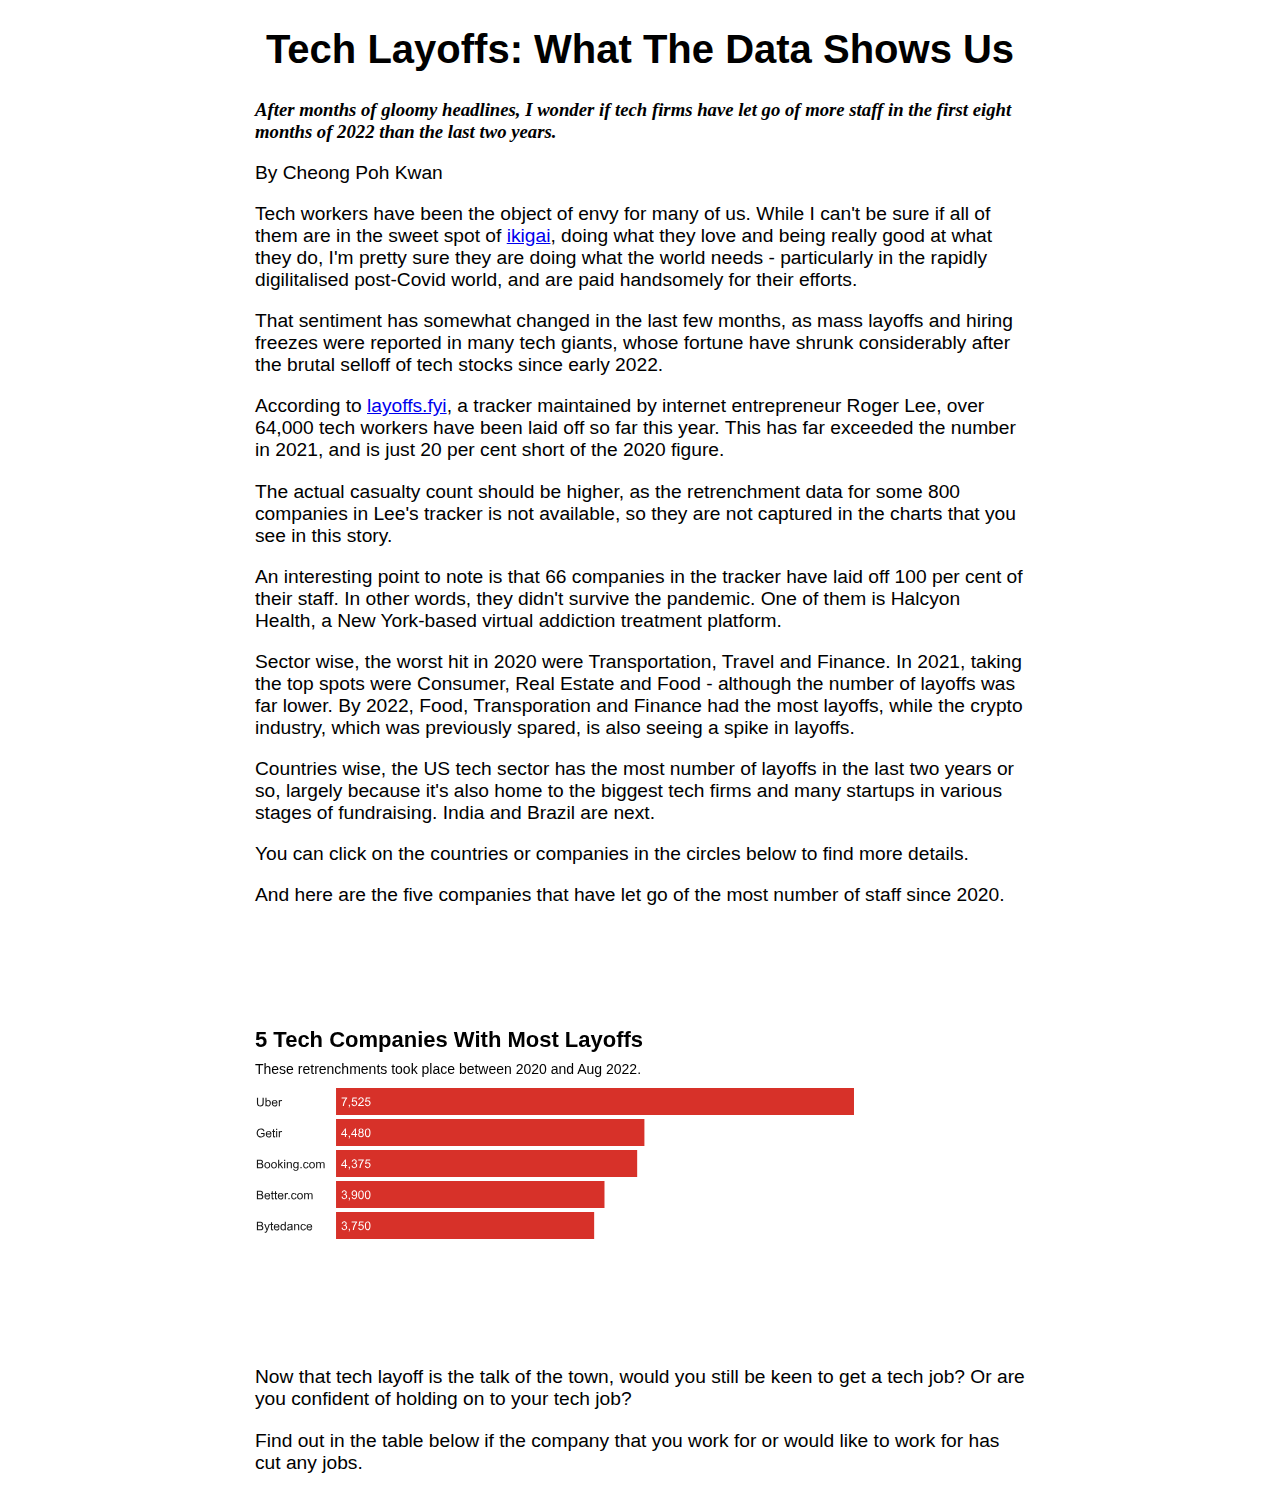
==== index.html @ 6daae3ed "Updated" ====
<!DOCTYPE html>
<html>
    <head>
        <meta charset="utf-8" />
        <meta name="viewport" content="width=device-width, initial-scale=1" />
        <title>Tech Layoffs</title>
        <link rel="stylesheet" href="https://cdn.jsdelivr.net/npm/bulma@0.9.4/css/bulma.min.css" />
        <script src="https://unpkg.com/intersection-observer@0.5.1/intersection-observer.js"></script>
        <script src="https://cdnjs.cloudflare.com/ajax/libs/scrollama/3.0.4/scrollama.min.js"></script>
        <script src="https://cdnjs.cloudflare.com/ajax/libs/d3/7.3.0/d3.min.js"></script>
        <link rel="stylesheet" href="style.css">
    </head>
    <body>
        <div class="section">
            <div class="container content">
                <h1 class="title">Tech Layoffs: What The Data Shows Us</h1>

                <h3 class="deck"><i>After months of gloomy headlines, I wonder if tech firms have let go of more staff in the first eight months of 2022 than the last two years.</i></As></h3>
                <p>By Cheong Poh Kwan</p>

                <p>Tech workers have been the object of envy for many of us. While I can't be sure if all of them are in the sweet spot of <a href="https://www.betterup.com/blog/what-is-ikigai" target="_blank">ikigai</a>, doing what they love and being really good at what they do, I'm pretty sure they are doing what the world needs - particularly in the rapidly digilitalised post-Covid world, and are paid handsomely for their efforts.</p>

                <p>That sentiment has somewhat changed in the last few months, as mass layoffs and hiring freezes were reported in many tech giants, whose fortune have shrunk considerably after the brutal selloff of tech stocks since early 2022.</p>
                        
                <p>According to <a href="layoffs.fyi" target="_blank">layoffs.fyi</a>, a tracker maintained by internet entrepreneur Roger Lee, over 64,000 tech workers have been laid off so far this year. This has far exceeded the number in 2021, and is just 20 per cent short of the 2020 figure.</p>
                        
                <div class="flourish-embed flourish-chart" data-src="visualisation/10838200"><script src="https://public.flourish.studio/resources/embed.js"></script></div>

                <p>The actual casualty count should be higher, as the retrenchment data for some 800 companies in Lee's tracker is not available, so they are not captured in the charts that you see in this story.</p>
                
                <p>An interesting point to note is that 66 companies in the tracker have laid off 100 per cent of their staff. In other words, they didn't survive the pandemic. One of them is Halcyon Health, a New York-based virtual addiction treatment platform.</p>

                <p>Sector wise, the worst hit in 2020 were Transportation, Travel and Finance. In 2021, taking the top spots were Consumer, Real Estate and Food - although the number of layoffs was far lower. By 2022, Food, Transporation and Finance had the most layoffs, while the crypto industry, which was previously spared, is also seeing a spike in layoffs.</p>

                <div class="flourish-embed flourish-bar-chart-race" data-src="visualisation/10836950"><script src="https://public.flourish.studio/resources/embed.js"></script></div>

                <p>Countries wise, the US tech sector has the most number of layoffs in the last two years or so, largely because it's also home to the biggest tech firms and many startups in various stages of fundraising. India and Brazil are next.</p> 

                <p>You can click on the countries or companies in the circles below to find more details.</p>

                <div class="flourish-embed flourish-hierarchy" data-src="visualisation/10847010"><script src="https://public.flourish.studio/resources/embed.js"></script></div>

                <p>And here are the five companies that have let go of the most number of staff since 2020. </p>

                <div class="scrolling-chart"> 
                    <section id="scrolly">
                        <div class="sticky-thing">
                          <div class="ai2html-container">
                              <!-- Generated by ai2html v0.113.0 - 2022-08-07 22:19 -->
                              <!-- ai file: 5 companies.ai -->
                              <style media="screen,print">
                                  #g-5-companies-Artboard_1-box,
                                  #g-5-companies-Artboard_1-box .g-artboard {
                                      /* margin:auto 0; */
                                  }
                                  #g-5-companies-Artboard_1-box p {
                                      margin:0;
                                  }
                                  #g-5-companies-Artboard_1-box .g-aiAbs {
                                      position:absolute;
                                  }
                                  #g-5-companies-Artboard_1-box .g-aiImg {
                                      position:absolute;
                                      top:0;
                                      display:block;
                                      width:100% !important;
                                  }
                                  #g-5-companies-Artboard_1-box .g-aiSymbol {
                                      position: absolute;
                                      box-sizing: border-box;
                                  }
                                  #g-5-companies-Artboard_1-box .g-aiPointText p { white-space: nowrap; }
                                  #g-5-companies-Artboard_1 {
                                      position:relative;
                                      overflow:hidden;
                                  }
                                  #g-5-companies-Artboard_1 p {
                                      font-family:arial,helvetica,sans-serif;
                                      line-height:17px;
                                      height:auto;
                                      opacity:1;
                                      letter-spacing:0em;
                                      font-size:14px;
                                      text-align:left;
                                      color:rgb(0,0,0);
                                      text-transform:none;
                                      padding-bottom:0;
                                      padding-top:0;
                                      mix-blend-mode:normal;
                                      font-style:normal;
                                      position:static;
                                  }
                                  #g-5-companies-Artboard_1 .g-pstyle0 {
                                      font-weight:bold;
                                      line-height:26px;
                                      height:26px;
                                      font-size:22px;
                                  }
                                  #g-5-companies-Artboard_1 .g-pstyle1 {
                                      height:17px;
                                  }
                  
                              </style>
                  
                              <div id="g-5-companies-Artboard_1-box" class="ai2html">
                  
                                  <!-- Artboard: Artboard_1 -->
                                  <div id="g-5-companies-Artboard_1" class="g-artboard" style="max-width: 600px;max-height: 220px" data-aspect-ratio="2.727" data-min-width="0">
                              <div style="padding: 0 0 36.6667% 0;"></div>
                                      <img id="g-5-companies-Artboard_1-img" class="g-5-companies-Artboard_1-img g-aiImg" alt="" src="5-companies-Artboard_1.png"/>
                              <!-- Generator: Adobe Illustrator 26.3.1, SVG Export Plug-In . SVG Version: 6.00 Build 0)  -->
                              <svg class="g-5-companies-Artboard_1-interactions-img g-aiImg" version="1.2" baseProfile="tiny" id="g-5-companies-Artboard_1-interactions-img" xmlns="http://www.w3.org/2000/svg" xmlns:xlink="http://www.w3.org/1999/xlink"
                                  x="0px" y="0px" viewBox="0 0 600 220" overflow="visible" xml:space="preserve">
                              <g>
                                  <g id="bytedance" data-name="bytedance">
                                      <g>
                                          <path fill="#181818" d="M1.879,204.297v-8.59h3.223c0.656,0,1.183,0.087,1.579,0.261s0.707,0.441,0.932,0.803
                                              s0.337,0.739,0.337,1.134c0,0.367-0.1,0.713-0.299,1.037s-0.5,0.586-0.902,0.785c0.52,0.152,0.919,0.412,1.198,0.779
                                              s0.419,0.801,0.419,1.301c0,0.402-0.085,0.776-0.255,1.122s-0.38,0.612-0.63,0.8s-0.563,0.329-0.94,0.425
                                              s-0.839,0.144-1.386,0.144H1.879z M3.016,199.316h1.857c0.504,0,0.865-0.033,1.084-0.1c0.289-0.086,0.507-0.229,0.653-0.428
                                              s0.22-0.449,0.22-0.75c0-0.285-0.068-0.536-0.205-0.753s-0.332-0.365-0.586-0.445s-0.689-0.12-1.307-0.12H3.016V199.316z
                                              M3.016,203.283h2.139c0.367,0,0.625-0.014,0.773-0.041c0.262-0.047,0.48-0.125,0.656-0.234s0.32-0.269,0.434-0.478
                                              s0.17-0.45,0.17-0.724c0-0.32-0.082-0.599-0.246-0.835s-0.392-0.402-0.683-0.498s-0.71-0.144-1.257-0.144H3.016V203.283z"/>
                                          <path fill="#181818" d="M9.748,206.693l-0.117-0.99c0.23,0.062,0.432,0.094,0.604,0.094c0.234,0,0.422-0.039,0.562-0.117
                                              s0.256-0.188,0.346-0.328c0.066-0.105,0.174-0.367,0.322-0.785c0.02-0.059,0.051-0.145,0.094-0.258l-2.361-6.234h1.137
                                              l1.295,3.604c0.168,0.457,0.318,0.938,0.451,1.441c0.121-0.484,0.266-0.957,0.434-1.418l1.33-3.627h1.055l-2.367,6.328
                                              c-0.254,0.684-0.451,1.154-0.592,1.412c-0.188,0.348-0.402,0.603-0.645,0.765s-0.531,0.243-0.867,0.243
                                              C10.225,206.822,9.998,206.779,9.748,206.693z"/>
                                          <path fill="#181818" d="M18.098,203.354l0.152,0.932c-0.297,0.062-0.562,0.094-0.797,0.094c-0.383,0-0.68-0.061-0.891-0.182
                                              s-0.359-0.28-0.445-0.478s-0.129-0.612-0.129-1.245v-3.58h-0.773v-0.82h0.773v-1.541l1.049-0.633v2.174h1.061v0.82h-1.061v3.639
                                              c0,0.301,0.019,0.494,0.056,0.58s0.098,0.154,0.182,0.205s0.204,0.076,0.36,0.076C17.752,203.395,17.906,203.381,18.098,203.354z
                                              "/>
                                          <path fill="#181818" d="M23.389,202.293l1.09,0.135c-0.172,0.637-0.49,1.131-0.955,1.482s-1.059,0.527-1.781,0.527
                                              c-0.91,0-1.632-0.28-2.165-0.841s-0.8-1.347-0.8-2.358c0-1.047,0.27-1.859,0.809-2.438s1.238-0.867,2.098-0.867
                                              c0.832,0,1.512,0.283,2.039,0.85s0.791,1.363,0.791,2.391c0,0.062-0.002,0.156-0.006,0.281h-4.641
                                              c0.039,0.684,0.232,1.207,0.58,1.57s0.781,0.545,1.301,0.545c0.387,0,0.717-0.102,0.99-0.305S23.229,202.738,23.389,202.293z
                                              M19.926,200.588H23.4c-0.047-0.523-0.18-0.916-0.398-1.178c-0.336-0.406-0.771-0.609-1.307-0.609
                                              c-0.484,0-0.892,0.162-1.222,0.486S19.961,200.045,19.926,200.588z"/>
                                          <path fill="#181818" d="M29.84,204.297v-0.785c-0.395,0.617-0.975,0.926-1.74,0.926c-0.496,0-0.952-0.137-1.368-0.41
                                              s-0.738-0.655-0.967-1.146s-0.343-1.054-0.343-1.69c0-0.621,0.104-1.185,0.311-1.69s0.518-0.894,0.932-1.163
                                              s0.877-0.404,1.389-0.404c0.375,0,0.709,0.079,1.002,0.237s0.531,0.364,0.715,0.618v-3.082h1.049v8.59H29.84z M26.506,201.191
                                              c0,0.797,0.168,1.393,0.504,1.787s0.732,0.592,1.189,0.592c0.461,0,0.853-0.188,1.175-0.565s0.483-0.952,0.483-1.726
                                              c0-0.852-0.164-1.477-0.492-1.875s-0.732-0.598-1.213-0.598c-0.469,0-0.86,0.191-1.175,0.574S26.506,200.367,26.506,201.191z"/>
                                          <path fill="#181818" d="M36.537,203.529c-0.391,0.332-0.767,0.566-1.128,0.703s-0.749,0.205-1.163,0.205
                                              c-0.684,0-1.209-0.167-1.576-0.501s-0.551-0.761-0.551-1.28c0-0.305,0.069-0.583,0.208-0.835s0.32-0.454,0.545-0.606
                                              s0.478-0.268,0.759-0.346c0.207-0.055,0.52-0.107,0.938-0.158c0.852-0.102,1.479-0.223,1.881-0.363
                                              c0.004-0.145,0.006-0.236,0.006-0.275c0-0.43-0.1-0.732-0.299-0.908c-0.27-0.238-0.67-0.357-1.201-0.357
                                              c-0.496,0-0.862,0.087-1.099,0.261s-0.411,0.481-0.524,0.923l-1.031-0.141c0.094-0.441,0.248-0.798,0.463-1.069
                                              s0.525-0.48,0.932-0.627s0.877-0.22,1.412-0.22c0.531,0,0.963,0.062,1.295,0.188s0.576,0.282,0.732,0.472
                                              s0.266,0.429,0.328,0.718c0.035,0.18,0.053,0.504,0.053,0.973v1.406c0,0.98,0.022,1.601,0.067,1.86s0.134,0.509,0.267,0.747
                                              h-1.102C36.639,204.078,36.568,203.822,36.537,203.529z M36.449,201.174c-0.383,0.156-0.957,0.289-1.723,0.398
                                              c-0.434,0.062-0.74,0.133-0.92,0.211s-0.318,0.192-0.416,0.343s-0.146,0.317-0.146,0.501c0,0.281,0.106,0.516,0.319,0.703
                                              s0.524,0.281,0.935,0.281c0.406,0,0.768-0.089,1.084-0.267s0.549-0.421,0.697-0.729c0.113-0.238,0.17-0.59,0.17-1.055V201.174z"
                                              />
                                          <path fill="#181818" d="M39.15,204.297v-6.223H40.1v0.885c0.457-0.684,1.117-1.025,1.98-1.025c0.375,0,0.72,0.067,1.034,0.202
                                              s0.55,0.312,0.706,0.53s0.266,0.479,0.328,0.779c0.039,0.195,0.059,0.537,0.059,1.025v3.826h-1.055v-3.785
                                              c0-0.43-0.041-0.751-0.123-0.964s-0.228-0.383-0.437-0.51s-0.454-0.19-0.735-0.19c-0.449,0-0.837,0.143-1.163,0.428
                                              s-0.489,0.826-0.489,1.623v3.398H39.15z"/>
                                          <path fill="#181818" d="M49.885,202.018l1.037,0.135c-0.113,0.715-0.403,1.274-0.87,1.679s-1.04,0.606-1.72,0.606
                                              c-0.852,0-1.536-0.278-2.054-0.835s-0.776-1.354-0.776-2.394c0-0.672,0.111-1.26,0.334-1.764s0.562-0.882,1.017-1.134
                                              s0.95-0.378,1.485-0.378c0.676,0,1.229,0.171,1.658,0.513s0.705,0.827,0.826,1.456l-1.025,0.158
                                              c-0.098-0.418-0.271-0.732-0.519-0.943s-0.548-0.316-0.899-0.316c-0.531,0-0.963,0.19-1.295,0.571s-0.498,0.983-0.498,1.808
                                              c0,0.836,0.16,1.443,0.48,1.822s0.738,0.568,1.254,0.568c0.414,0,0.76-0.127,1.037-0.381S49.811,202.545,49.885,202.018z"/>
                                          <path fill="#181818" d="M56.084,202.293l1.09,0.135c-0.172,0.637-0.49,1.131-0.955,1.482s-1.059,0.527-1.781,0.527
                                              c-0.91,0-1.632-0.28-2.165-0.841s-0.8-1.347-0.8-2.358c0-1.047,0.27-1.859,0.809-2.438s1.238-0.867,2.098-0.867
                                              c0.832,0,1.512,0.283,2.039,0.85s0.791,1.363,0.791,2.391c0,0.062-0.002,0.156-0.006,0.281h-4.641
                                              c0.039,0.684,0.232,1.207,0.58,1.57s0.781,0.545,1.301,0.545c0.387,0,0.717-0.102,0.99-0.305S55.924,202.738,56.084,202.293z
                                              M52.621,200.588h3.475c-0.047-0.523-0.18-0.916-0.398-1.178c-0.336-0.406-0.771-0.609-1.307-0.609
                                              c-0.484,0-0.892,0.162-1.222,0.486S52.656,200.045,52.621,200.588z"/>
                                      </g>
                                      <g>
                                          <rect x="81.031" y="186" fill="#D73129" width="258.125" height="27"/>
                                      </g>
                                      <g>
                                          <path fill="#FFFFFF" d="M86.535,201.732l1.055-0.141c0.121,0.598,0.327,1.028,0.618,1.292s0.646,0.396,1.063,0.396
                                              c0.496,0,0.915-0.172,1.257-0.516s0.513-0.77,0.513-1.277c0-0.484-0.158-0.884-0.475-1.198s-0.719-0.472-1.207-0.472
                                              c-0.199,0-0.447,0.039-0.744,0.117l0.117-0.926c0.07,0.008,0.127,0.012,0.17,0.012c0.449,0,0.854-0.117,1.213-0.352
                                              s0.539-0.596,0.539-1.084c0-0.387-0.131-0.707-0.393-0.961s-0.6-0.381-1.014-0.381c-0.41,0-0.752,0.129-1.025,0.387
                                              s-0.449,0.645-0.527,1.16l-1.055-0.188c0.129-0.707,0.422-1.255,0.879-1.644s1.025-0.583,1.705-0.583
                                              c0.469,0,0.9,0.101,1.295,0.302s0.696,0.476,0.905,0.823s0.313,0.717,0.313,1.107c0,0.371-0.1,0.709-0.299,1.014
                                              s-0.494,0.547-0.885,0.727c0.508,0.117,0.902,0.36,1.184,0.729s0.422,0.831,0.422,1.386c0,0.75-0.273,1.386-0.82,1.907
                                              s-1.238,0.782-2.074,0.782c-0.754,0-1.38-0.225-1.878-0.674S86.605,202.447,86.535,201.732z"/>
                                          <path fill="#FFFFFF" d="M93.771,204v-1.201h1.201V204c0,0.441-0.078,0.798-0.234,1.069s-0.404,0.481-0.744,0.63l-0.293-0.451
                                              c0.223-0.098,0.387-0.241,0.492-0.431s0.164-0.462,0.176-0.817H93.771z"/>
                                          <path fill="#FFFFFF" d="M96.607,196.535v-1.014h5.561v0.82c-0.547,0.582-1.089,1.355-1.626,2.32s-0.952,1.957-1.245,2.977
                                              c-0.211,0.719-0.346,1.506-0.404,2.361h-1.084c0.012-0.676,0.145-1.492,0.398-2.449s0.618-1.88,1.093-2.769
                                              s0.979-1.638,1.515-2.247H96.607z"/>
                                          <path fill="#FFFFFF" d="M103.211,201.75l1.107-0.094c0.082,0.539,0.272,0.944,0.571,1.216s0.659,0.407,1.081,0.407
                                              c0.508,0,0.938-0.191,1.289-0.574s0.527-0.891,0.527-1.523c0-0.602-0.169-1.076-0.507-1.424s-0.78-0.521-1.327-0.521
                                              c-0.34,0-0.646,0.077-0.92,0.231s-0.488,0.354-0.645,0.601l-0.99-0.129l0.832-4.412h4.271v1.008h-3.428l-0.463,2.309
                                              c0.516-0.359,1.057-0.539,1.623-0.539c0.75,0,1.383,0.26,1.898,0.779s0.773,1.188,0.773,2.004c0,0.777-0.227,1.449-0.68,2.016
                                              c-0.551,0.695-1.303,1.043-2.256,1.043c-0.781,0-1.419-0.219-1.913-0.656S103.281,202.473,103.211,201.75z"/>
                                          <path fill="#FFFFFF" d="M109.885,199.764c0-1.016,0.104-1.833,0.313-2.452s0.52-1.097,0.932-1.433s0.931-0.504,1.556-0.504
                                              c0.461,0,0.865,0.093,1.213,0.278s0.635,0.453,0.861,0.803s0.404,0.775,0.533,1.277s0.193,1.179,0.193,2.03
                                              c0,1.008-0.104,1.821-0.311,2.44s-0.517,1.098-0.929,1.436s-0.933,0.507-1.562,0.507c-0.828,0-1.479-0.297-1.951-0.891
                                              C110.168,202.541,109.885,201.377,109.885,199.764z M110.969,199.764c0,1.41,0.165,2.349,0.495,2.815s0.737,0.7,1.222,0.7
                                              s0.892-0.234,1.222-0.703s0.495-1.406,0.495-2.812c0-1.414-0.165-2.354-0.495-2.818s-0.741-0.697-1.233-0.697
                                              c-0.484,0-0.871,0.205-1.16,0.615C111.15,197.387,110.969,198.354,110.969,199.764z"/>
                                      </g>
                                  </g>
                                  <g id="better" data-name="better">
                                      <g>
                                          <path fill="#181818" d="M1.879,173.297v-8.59h3.223c0.656,0,1.183,0.087,1.579,0.261s0.707,0.441,0.932,0.803
                                              s0.337,0.739,0.337,1.134c0,0.367-0.1,0.713-0.299,1.037s-0.5,0.586-0.902,0.785c0.52,0.152,0.919,0.412,1.198,0.779
                                              s0.419,0.801,0.419,1.301c0,0.402-0.085,0.776-0.255,1.122s-0.38,0.612-0.63,0.8s-0.563,0.329-0.94,0.425
                                              s-0.839,0.144-1.386,0.144H1.879z M3.016,168.316h1.857c0.504,0,0.865-0.033,1.084-0.1c0.289-0.086,0.507-0.229,0.653-0.428
                                              s0.22-0.449,0.22-0.75c0-0.285-0.068-0.536-0.205-0.753s-0.332-0.365-0.586-0.445s-0.689-0.12-1.307-0.12H3.016V168.316z
                                              M3.016,172.283h2.139c0.367,0,0.625-0.014,0.773-0.041c0.262-0.047,0.48-0.125,0.656-0.234s0.32-0.269,0.434-0.478
                                              s0.17-0.45,0.17-0.724c0-0.32-0.082-0.599-0.246-0.835s-0.392-0.402-0.683-0.498s-0.71-0.144-1.257-0.144H3.016V172.283z"/>
                                          <path fill="#181818" d="M14.055,171.293l1.09,0.135c-0.172,0.637-0.49,1.131-0.955,1.482s-1.059,0.527-1.781,0.527
                                              c-0.91,0-1.632-0.28-2.165-0.841s-0.8-1.347-0.8-2.358c0-1.047,0.27-1.859,0.809-2.438s1.238-0.867,2.098-0.867
                                              c0.832,0,1.512,0.283,2.039,0.85s0.791,1.363,0.791,2.391c0,0.062-0.002,0.156-0.006,0.281h-4.641
                                              c0.039,0.684,0.232,1.207,0.58,1.57s0.781,0.545,1.301,0.545c0.387,0,0.717-0.102,0.99-0.305S13.895,171.738,14.055,171.293z
                                              M10.592,169.588h3.475c-0.047-0.523-0.18-0.916-0.398-1.178c-0.336-0.406-0.771-0.609-1.307-0.609
                                              c-0.484,0-0.892,0.162-1.222,0.486S10.627,169.045,10.592,169.588z"/>
                                          <path fill="#181818" d="M18.771,172.354l0.152,0.932c-0.297,0.062-0.562,0.094-0.797,0.094c-0.383,0-0.68-0.061-0.891-0.182
                                              s-0.359-0.28-0.445-0.478s-0.129-0.612-0.129-1.245v-3.58h-0.773v-0.82h0.773v-1.541l1.049-0.633v2.174h1.061v0.82h-1.061v3.639
                                              c0,0.301,0.019,0.494,0.056,0.58s0.098,0.154,0.182,0.205s0.204,0.076,0.36,0.076C18.426,172.395,18.58,172.381,18.771,172.354z"
                                              />
                                          <path fill="#181818" d="M22.105,172.354l0.152,0.932c-0.297,0.062-0.562,0.094-0.797,0.094c-0.383,0-0.68-0.061-0.891-0.182
                                              s-0.359-0.28-0.445-0.478s-0.129-0.612-0.129-1.245v-3.58h-0.773v-0.82h0.773v-1.541l1.049-0.633v2.174h1.061v0.82h-1.061v3.639
                                              c0,0.301,0.019,0.494,0.056,0.58s0.098,0.154,0.182,0.205s0.204,0.076,0.36,0.076C21.76,172.395,21.914,172.381,22.105,172.354z"
                                              />
                                          <path fill="#181818" d="M27.396,171.293l1.09,0.135c-0.172,0.637-0.49,1.131-0.955,1.482s-1.059,0.527-1.781,0.527
                                              c-0.91,0-1.632-0.28-2.165-0.841s-0.8-1.347-0.8-2.358c0-1.047,0.27-1.859,0.809-2.438s1.238-0.867,2.098-0.867
                                              c0.832,0,1.512,0.283,2.039,0.85s0.791,1.363,0.791,2.391c0,0.062-0.002,0.156-0.006,0.281h-4.641
                                              c0.039,0.684,0.232,1.207,0.58,1.57s0.781,0.545,1.301,0.545c0.387,0,0.717-0.102,0.99-0.305S27.236,171.738,27.396,171.293z
                                              M23.934,169.588h3.475c-0.047-0.523-0.18-0.916-0.398-1.178c-0.336-0.406-0.771-0.609-1.307-0.609
                                              c-0.484,0-0.892,0.162-1.222,0.486S23.969,169.045,23.934,169.588z"/>
                                          <path fill="#181818" d="M29.799,173.297v-6.223h0.949v0.943c0.242-0.441,0.466-0.732,0.671-0.873s0.431-0.211,0.677-0.211
                                              c0.355,0,0.717,0.113,1.084,0.34l-0.363,0.979c-0.258-0.152-0.516-0.229-0.773-0.229c-0.23,0-0.438,0.069-0.621,0.208
                                              s-0.314,0.331-0.393,0.577c-0.117,0.375-0.176,0.785-0.176,1.23v3.258H29.799z"/>
                                          <path fill="#181818" d="M33.443,173.297v-1.201h1.201v1.201H33.443z"/>
                                          <path fill="#181818" d="M40.539,171.018l1.037,0.135c-0.113,0.715-0.403,1.274-0.87,1.679s-1.04,0.606-1.72,0.606
                                              c-0.852,0-1.536-0.278-2.054-0.835s-0.776-1.354-0.776-2.394c0-0.672,0.111-1.26,0.334-1.764s0.562-0.882,1.017-1.134
                                              s0.95-0.378,1.485-0.378c0.676,0,1.229,0.171,1.658,0.513s0.705,0.827,0.826,1.456l-1.025,0.158
                                              c-0.098-0.418-0.271-0.732-0.519-0.943s-0.548-0.316-0.899-0.316c-0.531,0-0.963,0.19-1.295,0.571s-0.498,0.983-0.498,1.808
                                              c0,0.836,0.16,1.443,0.48,1.822s0.738,0.568,1.254,0.568c0.414,0,0.76-0.127,1.037-0.381S40.465,171.545,40.539,171.018z"/>
                                          <path fill="#181818" d="M42.086,170.186c0-1.152,0.32-2.006,0.961-2.561c0.535-0.461,1.188-0.691,1.957-0.691
                                              c0.855,0,1.555,0.28,2.098,0.841s0.814,1.335,0.814,2.323c0,0.801-0.12,1.431-0.36,1.89s-0.59,0.815-1.049,1.069
                                              s-0.96,0.381-1.503,0.381c-0.871,0-1.575-0.279-2.112-0.838S42.086,171.236,42.086,170.186z M43.17,170.186
                                              c0,0.797,0.174,1.394,0.521,1.79s0.785,0.595,1.312,0.595c0.523,0,0.959-0.199,1.307-0.598s0.521-1.006,0.521-1.822
                                              c0-0.77-0.175-1.353-0.524-1.749s-0.784-0.595-1.304-0.595c-0.527,0-0.965,0.197-1.312,0.592S43.17,169.389,43.17,170.186z"/>
                                          <path fill="#181818" d="M49.152,173.297v-6.223h0.943v0.873c0.195-0.305,0.455-0.55,0.779-0.735s0.693-0.278,1.107-0.278
                                              c0.461,0,0.839,0.096,1.134,0.287s0.503,0.459,0.624,0.803c0.492-0.727,1.133-1.09,1.922-1.09c0.617,0,1.092,0.171,1.424,0.513
                                              s0.498,0.868,0.498,1.579v4.271h-1.049v-3.92c0-0.422-0.034-0.726-0.103-0.911s-0.192-0.335-0.372-0.448s-0.391-0.17-0.633-0.17
                                              c-0.438,0-0.801,0.146-1.09,0.437s-0.434,0.757-0.434,1.397v3.615H52.85v-4.043c0-0.469-0.086-0.82-0.258-1.055
                                              s-0.453-0.352-0.844-0.352c-0.297,0-0.571,0.078-0.823,0.234s-0.435,0.385-0.548,0.686s-0.17,0.734-0.17,1.301v3.229H49.152z"/>
                                      </g>
                                      <g>
                                          <rect x="81.031" y="155" fill="#D73129" width="268.453" height="27"/>
                                      </g>
                                      <g>
                                          <path fill="#FFFFFF" d="M86.535,170.732l1.055-0.141c0.121,0.598,0.327,1.028,0.618,1.292s0.646,0.396,1.063,0.396
                                              c0.496,0,0.915-0.172,1.257-0.516s0.513-0.77,0.513-1.277c0-0.484-0.158-0.884-0.475-1.198s-0.719-0.472-1.207-0.472
                                              c-0.199,0-0.447,0.039-0.744,0.117l0.117-0.926c0.07,0.008,0.127,0.012,0.17,0.012c0.449,0,0.854-0.117,1.213-0.352
                                              s0.539-0.596,0.539-1.084c0-0.387-0.131-0.707-0.393-0.961s-0.6-0.381-1.014-0.381c-0.41,0-0.752,0.129-1.025,0.387
                                              s-0.449,0.645-0.527,1.16l-1.055-0.188c0.129-0.707,0.422-1.255,0.879-1.644s1.025-0.583,1.705-0.583
                                              c0.469,0,0.9,0.101,1.295,0.302s0.696,0.476,0.905,0.823s0.313,0.717,0.313,1.107c0,0.371-0.1,0.709-0.299,1.014
                                              s-0.494,0.547-0.885,0.727c0.508,0.117,0.902,0.36,1.184,0.729s0.422,0.831,0.422,1.386c0,0.75-0.273,1.386-0.82,1.907
                                              s-1.238,0.782-2.074,0.782c-0.754,0-1.38-0.225-1.878-0.674S86.605,171.447,86.535,170.732z"/>
                                          <path fill="#FFFFFF" d="M93.771,173v-1.201h1.201V173c0,0.441-0.078,0.798-0.234,1.069s-0.404,0.481-0.744,0.63l-0.293-0.451
                                              c0.223-0.098,0.387-0.241,0.492-0.431s0.164-0.462,0.176-0.817H93.771z"/>
                                          <path fill="#FFFFFF" d="M96.695,171.014l1.014-0.094c0.086,0.477,0.25,0.822,0.492,1.037s0.553,0.322,0.932,0.322
                                              c0.324,0,0.608-0.074,0.853-0.223s0.444-0.347,0.601-0.595s0.287-0.583,0.393-1.005s0.158-0.852,0.158-1.289
                                              c0-0.047-0.002-0.117-0.006-0.211c-0.211,0.336-0.499,0.608-0.864,0.817s-0.761,0.313-1.187,0.313
                                              c-0.711,0-1.312-0.258-1.805-0.773s-0.738-1.195-0.738-2.039c0-0.871,0.257-1.572,0.771-2.104s1.157-0.797,1.931-0.797
                                              c0.559,0,1.069,0.15,1.532,0.451s0.814,0.729,1.055,1.286s0.36,1.362,0.36,2.417c0,1.098-0.119,1.972-0.357,2.622
                                              s-0.593,1.146-1.063,1.485s-1.022,0.51-1.655,0.51c-0.672,0-1.221-0.187-1.646-0.56S96.781,171.689,96.695,171.014z
                                              M101.014,167.223c0-0.605-0.161-1.086-0.483-1.441s-0.71-0.533-1.163-0.533c-0.469,0-0.877,0.191-1.225,0.574
                                              s-0.521,0.879-0.521,1.488c0,0.547,0.165,0.991,0.495,1.333s0.737,0.513,1.222,0.513c0.488,0,0.89-0.171,1.204-0.513
                                              S101.014,167.828,101.014,167.223z"/>
                                          <path fill="#FFFFFF" d="M103.211,168.764c0-1.016,0.104-1.833,0.313-2.452s0.52-1.097,0.932-1.433s0.931-0.504,1.556-0.504
                                              c0.461,0,0.865,0.093,1.213,0.278s0.635,0.453,0.861,0.803s0.404,0.775,0.533,1.277s0.193,1.179,0.193,2.03
                                              c0,1.008-0.104,1.821-0.311,2.44s-0.517,1.098-0.929,1.436s-0.933,0.507-1.562,0.507c-0.828,0-1.479-0.297-1.951-0.891
                                              C103.494,171.541,103.211,170.377,103.211,168.764z M104.295,168.764c0,1.41,0.165,2.349,0.495,2.815s0.737,0.7,1.222,0.7
                                              s0.892-0.234,1.222-0.703s0.495-1.406,0.495-2.812c0-1.414-0.165-2.354-0.495-2.818s-0.741-0.697-1.233-0.697
                                              c-0.484,0-0.871,0.205-1.16,0.615C104.477,166.387,104.295,167.354,104.295,168.764z"/>
                                          <path fill="#FFFFFF" d="M109.885,168.764c0-1.016,0.104-1.833,0.313-2.452s0.52-1.097,0.932-1.433s0.931-0.504,1.556-0.504
                                              c0.461,0,0.865,0.093,1.213,0.278s0.635,0.453,0.861,0.803s0.404,0.775,0.533,1.277s0.193,1.179,0.193,2.03
                                              c0,1.008-0.104,1.821-0.311,2.44s-0.517,1.098-0.929,1.436s-0.933,0.507-1.562,0.507c-0.828,0-1.479-0.297-1.951-0.891
                                              C110.168,171.541,109.885,170.377,109.885,168.764z M110.969,168.764c0,1.41,0.165,2.349,0.495,2.815s0.737,0.7,1.222,0.7
                                              s0.892-0.234,1.222-0.703s0.495-1.406,0.495-2.812c0-1.414-0.165-2.354-0.495-2.818s-0.741-0.697-1.233-0.697
                                              c-0.484,0-0.871,0.205-1.16,0.615C111.15,166.387,110.969,167.354,110.969,168.764z"/>
                                      </g>
                                  </g>
                                  <g id="booking" data-name="booking">
                                      <g>
                                          <path fill="#181818" d="M1.879,142.297v-8.59h3.223c0.656,0,1.183,0.087,1.579,0.261s0.707,0.441,0.932,0.803
                                              s0.337,0.739,0.337,1.134c0,0.367-0.1,0.713-0.299,1.037s-0.5,0.586-0.902,0.785c0.52,0.152,0.919,0.412,1.198,0.779
                                              s0.419,0.801,0.419,1.301c0,0.402-0.085,0.776-0.255,1.122s-0.38,0.612-0.63,0.8s-0.563,0.329-0.94,0.425
                                              s-0.839,0.144-1.386,0.144H1.879z M3.016,137.316h1.857c0.504,0,0.865-0.033,1.084-0.1c0.289-0.086,0.507-0.229,0.653-0.428
                                              s0.22-0.449,0.22-0.75c0-0.285-0.068-0.536-0.205-0.753s-0.332-0.365-0.586-0.445s-0.689-0.12-1.307-0.12H3.016V137.316z
                                              M3.016,141.283h2.139c0.367,0,0.625-0.014,0.773-0.041c0.262-0.047,0.48-0.125,0.656-0.234s0.32-0.269,0.434-0.478
                                              s0.17-0.45,0.17-0.724c0-0.32-0.082-0.599-0.246-0.835s-0.392-0.402-0.683-0.498s-0.71-0.144-1.257-0.144H3.016V141.283z"/>
                                          <path fill="#181818" d="M9.402,139.186c0-1.152,0.32-2.006,0.961-2.561c0.535-0.461,1.188-0.691,1.957-0.691
                                              c0.855,0,1.555,0.28,2.098,0.841s0.814,1.335,0.814,2.323c0,0.801-0.12,1.431-0.36,1.89s-0.59,0.815-1.049,1.069
                                              s-0.96,0.381-1.503,0.381c-0.871,0-1.575-0.279-2.112-0.838S9.402,140.236,9.402,139.186z M10.486,139.186
                                              c0,0.797,0.174,1.394,0.521,1.79s0.785,0.595,1.312,0.595c0.523,0,0.959-0.199,1.307-0.598s0.521-1.006,0.521-1.822
                                              c0-0.77-0.175-1.353-0.524-1.749s-0.784-0.595-1.304-0.595c-0.527,0-0.965,0.197-1.312,0.592S10.486,138.389,10.486,139.186z"/>
                                          <path fill="#181818" d="M16.076,139.186c0-1.152,0.32-2.006,0.961-2.561c0.535-0.461,1.188-0.691,1.957-0.691
                                              c0.855,0,1.555,0.28,2.098,0.841s0.814,1.335,0.814,2.323c0,0.801-0.12,1.431-0.36,1.89s-0.59,0.815-1.049,1.069
                                              s-0.96,0.381-1.503,0.381c-0.871,0-1.575-0.279-2.112-0.838S16.076,140.236,16.076,139.186z M17.16,139.186
                                              c0,0.797,0.174,1.394,0.521,1.79s0.785,0.595,1.312,0.595c0.523,0,0.959-0.199,1.307-0.598s0.521-1.006,0.521-1.822
                                              c0-0.77-0.175-1.353-0.524-1.749s-0.784-0.595-1.304-0.595c-0.527,0-0.965,0.197-1.312,0.592S17.16,138.389,17.16,139.186z"/>
                                          <path fill="#181818" d="M23.148,142.297v-8.59h1.055v4.898l2.496-2.531h1.365l-2.379,2.309l2.619,3.914h-1.301l-2.057-3.182
                                              l-0.744,0.715v2.467H23.148z"/>
                                          <path fill="#181818" d="M29.148,134.92v-1.213h1.055v1.213H29.148z M29.148,142.297v-6.223h1.055v6.223H29.148z"/>
                                          <path fill="#181818" d="M31.809,142.297v-6.223h0.949v0.885c0.457-0.684,1.117-1.025,1.98-1.025c0.375,0,0.72,0.067,1.034,0.202
                                              s0.55,0.312,0.706,0.53s0.266,0.479,0.328,0.779c0.039,0.195,0.059,0.537,0.059,1.025v3.826h-1.055v-3.785
                                              c0-0.43-0.041-0.751-0.123-0.964s-0.228-0.383-0.437-0.51s-0.454-0.19-0.735-0.19c-0.449,0-0.837,0.143-1.163,0.428
                                              s-0.489,0.826-0.489,1.623v3.398H31.809z"/>
                                          <path fill="#181818" d="M38.289,142.812l1.025,0.152c0.043,0.316,0.162,0.547,0.357,0.691c0.262,0.195,0.619,0.293,1.072,0.293
                                              c0.488,0,0.865-0.098,1.131-0.293s0.445-0.469,0.539-0.82c0.055-0.215,0.08-0.666,0.076-1.354
                                              c-0.461,0.543-1.035,0.814-1.723,0.814c-0.855,0-1.518-0.309-1.986-0.926s-0.703-1.357-0.703-2.221
                                              c0-0.594,0.107-1.142,0.322-1.644s0.526-0.89,0.935-1.163s0.888-0.41,1.438-0.41c0.734,0,1.34,0.297,1.816,0.891v-0.75h0.973
                                              v5.379c0,0.969-0.099,1.655-0.296,2.06s-0.51,0.724-0.938,0.958s-0.954,0.352-1.579,0.352c-0.742,0-1.342-0.167-1.799-0.501
                                              S38.273,143.484,38.289,142.812z M39.162,139.074c0,0.816,0.162,1.412,0.486,1.787s0.73,0.562,1.219,0.562
                                              c0.484,0,0.891-0.187,1.219-0.56s0.492-0.958,0.492-1.755c0-0.762-0.169-1.336-0.507-1.723s-0.745-0.58-1.222-0.58
                                              c-0.469,0-0.867,0.19-1.195,0.571S39.162,138.324,39.162,139.074z"/>
                                          <path fill="#181818" d="M45.455,142.297v-1.201h1.201v1.201H45.455z"/>
                                          <path fill="#181818" d="M52.551,140.018l1.037,0.135c-0.113,0.715-0.403,1.274-0.87,1.679s-1.04,0.606-1.72,0.606
                                              c-0.852,0-1.536-0.278-2.054-0.835s-0.776-1.354-0.776-2.394c0-0.672,0.111-1.26,0.334-1.764s0.562-0.882,1.017-1.134
                                              s0.95-0.378,1.485-0.378c0.676,0,1.229,0.171,1.658,0.513s0.705,0.827,0.826,1.456l-1.025,0.158
                                              c-0.098-0.418-0.271-0.732-0.519-0.943s-0.548-0.316-0.899-0.316c-0.531,0-0.963,0.19-1.295,0.571s-0.498,0.983-0.498,1.808
                                              c0,0.836,0.16,1.443,0.48,1.822s0.738,0.568,1.254,0.568c0.414,0,0.76-0.127,1.037-0.381S52.477,140.545,52.551,140.018z"/>
                                          <path fill="#181818" d="M54.098,139.186c0-1.152,0.32-2.006,0.961-2.561c0.535-0.461,1.188-0.691,1.957-0.691
                                              c0.855,0,1.555,0.28,2.098,0.841s0.814,1.335,0.814,2.323c0,0.801-0.12,1.431-0.36,1.89s-0.59,0.815-1.049,1.069
                                              s-0.96,0.381-1.503,0.381c-0.871,0-1.575-0.279-2.112-0.838S54.098,140.236,54.098,139.186z M55.182,139.186
                                              c0,0.797,0.174,1.394,0.521,1.79s0.785,0.595,1.312,0.595c0.523,0,0.959-0.199,1.307-0.598s0.521-1.006,0.521-1.822
                                              c0-0.77-0.175-1.353-0.524-1.749s-0.784-0.595-1.304-0.595c-0.527,0-0.965,0.197-1.312,0.592S55.182,138.389,55.182,139.186z"/>
                                          <path fill="#181818" d="M61.164,142.297v-6.223h0.943v0.873c0.195-0.305,0.455-0.55,0.779-0.735s0.693-0.278,1.107-0.278
                                              c0.461,0,0.839,0.096,1.134,0.287s0.503,0.459,0.624,0.803c0.492-0.727,1.133-1.09,1.922-1.09c0.617,0,1.092,0.171,1.424,0.513
                                              s0.498,0.868,0.498,1.579v4.271h-1.049v-3.92c0-0.422-0.034-0.726-0.103-0.911s-0.192-0.335-0.372-0.448s-0.391-0.17-0.633-0.17
                                              c-0.438,0-0.801,0.146-1.09,0.437s-0.434,0.757-0.434,1.397v3.615h-1.055v-4.043c0-0.469-0.086-0.82-0.258-1.055
                                              s-0.453-0.352-0.844-0.352c-0.297,0-0.571,0.078-0.823,0.234s-0.435,0.385-0.548,0.686s-0.17,0.734-0.17,1.301v3.229H61.164z"/>
                                      </g>
                                      <g>
                                          <rect x="81.031" y="124" fill="#D73129" width="301.141" height="27"/>
                                      </g>
                                      <g>
                                          <path fill="#FFFFFF" d="M89.91,142v-2.057h-3.727v-0.967l3.92-5.566h0.861v5.566h1.16v0.967h-1.16V142H89.91z M89.91,138.977
                                              v-3.873l-2.689,3.873H89.91z"/>
                                          <path fill="#FFFFFF" d="M93.771,142v-1.201h1.201V142c0,0.441-0.078,0.798-0.234,1.069s-0.404,0.481-0.744,0.63l-0.293-0.451
                                              c0.223-0.098,0.387-0.241,0.492-0.431s0.164-0.462,0.176-0.817H93.771z"/>
                                          <path fill="#FFFFFF" d="M96.543,139.732l1.055-0.141c0.121,0.598,0.327,1.028,0.618,1.292s0.646,0.396,1.063,0.396
                                              c0.496,0,0.915-0.172,1.257-0.516s0.513-0.77,0.513-1.277c0-0.484-0.158-0.884-0.475-1.198s-0.719-0.472-1.207-0.472
                                              c-0.199,0-0.447,0.039-0.744,0.117l0.117-0.926c0.07,0.008,0.127,0.012,0.17,0.012c0.449,0,0.854-0.117,1.213-0.352
                                              s0.539-0.596,0.539-1.084c0-0.387-0.131-0.707-0.393-0.961s-0.6-0.381-1.014-0.381c-0.41,0-0.752,0.129-1.025,0.387
                                              s-0.449,0.645-0.527,1.16l-1.055-0.188c0.129-0.707,0.422-1.255,0.879-1.644s1.025-0.583,1.705-0.583
                                              c0.469,0,0.9,0.101,1.295,0.302s0.696,0.476,0.905,0.823s0.313,0.717,0.313,1.107c0,0.371-0.1,0.709-0.299,1.014
                                              s-0.494,0.547-0.885,0.727c0.508,0.117,0.902,0.36,1.184,0.729s0.422,0.831,0.422,1.386c0,0.75-0.273,1.386-0.82,1.907
                                              s-1.238,0.782-2.074,0.782c-0.754,0-1.38-0.225-1.878-0.674S96.613,140.447,96.543,139.732z"/>
                                          <path fill="#FFFFFF" d="M103.281,134.535v-1.014h5.561v0.82c-0.547,0.582-1.089,1.355-1.626,2.32s-0.952,1.957-1.245,2.977
                                              c-0.211,0.719-0.346,1.506-0.404,2.361h-1.084c0.012-0.676,0.145-1.492,0.398-2.449s0.618-1.88,1.093-2.769
                                              s0.979-1.638,1.515-2.247H103.281z"/>
                                          <path fill="#FFFFFF" d="M109.885,139.75l1.107-0.094c0.082,0.539,0.272,0.944,0.571,1.216s0.659,0.407,1.081,0.407
                                              c0.508,0,0.938-0.191,1.289-0.574s0.527-0.891,0.527-1.523c0-0.602-0.169-1.076-0.507-1.424s-0.78-0.521-1.327-0.521
                                              c-0.34,0-0.646,0.077-0.92,0.231s-0.488,0.354-0.645,0.601l-0.99-0.129l0.832-4.412h4.271v1.008h-3.428l-0.463,2.309
                                              c0.516-0.359,1.057-0.539,1.623-0.539c0.75,0,1.383,0.26,1.898,0.779s0.773,1.188,0.773,2.004c0,0.777-0.227,1.449-0.68,2.016
                                              c-0.551,0.695-1.303,1.043-2.256,1.043c-0.781,0-1.419-0.219-1.913-0.656S109.955,140.473,109.885,139.75z"/>
                                      </g>
                                  </g>
                                  <g id="getir" data-name="getir">
                                      <g>
                                          <path fill="#181818" d="M5.945,107.928v-1.008l3.639-0.006v3.188c-0.559,0.445-1.135,0.78-1.729,1.005s-1.203,0.337-1.828,0.337
                                              c-0.844,0-1.61-0.181-2.3-0.542s-1.21-0.884-1.562-1.567s-0.527-1.447-0.527-2.291c0-0.836,0.175-1.616,0.524-2.341
                                              s0.853-1.263,1.509-1.614s1.412-0.527,2.268-0.527c0.621,0,1.183,0.101,1.685,0.302s0.896,0.481,1.181,0.841
                                              s0.502,0.828,0.65,1.406l-1.025,0.281c-0.129-0.438-0.289-0.781-0.48-1.031s-0.465-0.45-0.82-0.601s-0.75-0.226-1.184-0.226
                                              c-0.52,0-0.969,0.079-1.348,0.237s-0.685,0.366-0.917,0.624s-0.413,0.541-0.542,0.85c-0.219,0.531-0.328,1.107-0.328,1.729
                                              c0,0.766,0.132,1.406,0.396,1.922s0.647,0.898,1.151,1.148s1.039,0.375,1.605,0.375c0.492,0,0.973-0.095,1.441-0.284
                                              s0.824-0.392,1.066-0.606v-1.6H5.945z"/>
                                          <path fill="#181818" d="M15.385,109.293l1.09,0.135c-0.172,0.637-0.49,1.131-0.955,1.482s-1.059,0.527-1.781,0.527
                                              c-0.91,0-1.632-0.28-2.165-0.841s-0.8-1.347-0.8-2.358c0-1.047,0.27-1.859,0.809-2.438s1.238-0.867,2.098-0.867
                                              c0.832,0,1.512,0.283,2.039,0.85s0.791,1.363,0.791,2.391c0,0.062-0.002,0.156-0.006,0.281h-4.641
                                              c0.039,0.684,0.232,1.207,0.58,1.57s0.781,0.545,1.301,0.545c0.387,0,0.717-0.102,0.99-0.305S15.225,109.738,15.385,109.293z
                                              M11.922,107.588h3.475c-0.047-0.523-0.18-0.916-0.398-1.178c-0.336-0.406-0.771-0.609-1.307-0.609
                                              c-0.484,0-0.892,0.162-1.222,0.486S11.957,107.045,11.922,107.588z"/>
                                          <path fill="#181818" d="M20.102,110.354l0.152,0.932c-0.297,0.062-0.562,0.094-0.797,0.094c-0.383,0-0.68-0.061-0.891-0.182
                                              s-0.359-0.28-0.445-0.478s-0.129-0.612-0.129-1.245v-3.58h-0.773v-0.82h0.773v-1.541l1.049-0.633v2.174h1.061v0.82h-1.061v3.639
                                              c0,0.301,0.019,0.494,0.056,0.58s0.098,0.154,0.182,0.205s0.204,0.076,0.36,0.076C19.756,110.395,19.91,110.381,20.102,110.354z"
                                              />
                                          <path fill="#181818" d="M21.139,103.92v-1.213h1.055v1.213H21.139z M21.139,111.297v-6.223h1.055v6.223H21.139z"/>
                                          <path fill="#181818" d="M23.787,111.297v-6.223h0.949v0.943c0.242-0.441,0.466-0.732,0.671-0.873s0.431-0.211,0.677-0.211
                                              c0.355,0,0.717,0.113,1.084,0.34l-0.363,0.979c-0.258-0.152-0.516-0.229-0.773-0.229c-0.23,0-0.438,0.069-0.621,0.208
                                              s-0.314,0.331-0.393,0.577c-0.117,0.375-0.176,0.785-0.176,1.23v3.258H23.787z"/>
                                      </g>
                                      <g>
                                          <rect x="81.031" y="93" fill="#D73129" width="308.375" height="27"/>
                                      </g>
                                      <g>
                                          <path fill="#FFFFFF" d="M89.91,111v-2.057h-3.727v-0.967l3.92-5.566h0.861v5.566h1.16v0.967h-1.16V111H89.91z M89.91,107.977
                                              v-3.873l-2.689,3.873H89.91z"/>
                                          <path fill="#FFFFFF" d="M93.771,111v-1.201h1.201V111c0,0.441-0.078,0.798-0.234,1.069s-0.404,0.481-0.744,0.63l-0.293-0.451
                                              c0.223-0.098,0.387-0.241,0.492-0.431s0.164-0.462,0.176-0.817H93.771z"/>
                                          <path fill="#FFFFFF" d="M99.918,111v-2.057h-3.727v-0.967l3.92-5.566h0.861v5.566h1.16v0.967h-1.16V111H99.918z M99.918,107.977
                                              v-3.873l-2.689,3.873H99.918z"/>
                                          <path fill="#FFFFFF" d="M104.834,106.342c-0.438-0.16-0.762-0.389-0.973-0.686s-0.316-0.652-0.316-1.066
                                              c0-0.625,0.225-1.15,0.674-1.576s1.047-0.639,1.793-0.639c0.75,0,1.354,0.218,1.811,0.653s0.686,0.966,0.686,1.591
                                              c0,0.398-0.104,0.745-0.313,1.04s-0.526,0.522-0.952,0.683c0.527,0.172,0.929,0.449,1.204,0.832s0.413,0.84,0.413,1.371
                                              c0,0.734-0.26,1.352-0.779,1.852s-1.203,0.75-2.051,0.75s-1.531-0.251-2.051-0.753s-0.779-1.128-0.779-1.878
                                              c0-0.559,0.142-1.026,0.425-1.403S104.311,106.479,104.834,106.342z M104.283,108.521c0,0.301,0.071,0.592,0.214,0.873
                                              s0.354,0.499,0.636,0.653s0.584,0.231,0.908,0.231c0.504,0,0.92-0.162,1.248-0.486s0.492-0.736,0.492-1.236
                                              c0-0.508-0.169-0.928-0.507-1.26s-0.761-0.498-1.269-0.498c-0.496,0-0.907,0.164-1.233,0.492S104.283,108.029,104.283,108.521z
                                              M104.623,104.555c0,0.406,0.131,0.738,0.393,0.996s0.602,0.387,1.02,0.387c0.406,0,0.739-0.128,0.999-0.384
                                              s0.39-0.569,0.39-0.94c0-0.387-0.134-0.712-0.401-0.976s-0.601-0.396-0.999-0.396c-0.402,0-0.736,0.129-1.002,0.387
                                              S104.623,104.195,104.623,104.555z"/>
                                          <path fill="#FFFFFF" d="M109.885,106.764c0-1.016,0.104-1.833,0.313-2.452s0.52-1.097,0.932-1.433s0.931-0.504,1.556-0.504
                                              c0.461,0,0.865,0.093,1.213,0.278s0.635,0.453,0.861,0.803s0.404,0.775,0.533,1.277s0.193,1.179,0.193,2.03
                                              c0,1.008-0.104,1.821-0.311,2.44s-0.517,1.098-0.929,1.436s-0.933,0.507-1.562,0.507c-0.828,0-1.479-0.297-1.951-0.891
                                              C110.168,109.541,109.885,108.377,109.885,106.764z M110.969,106.764c0,1.41,0.165,2.349,0.495,2.815s0.737,0.7,1.222,0.7
                                              s0.892-0.234,1.222-0.703s0.495-1.406,0.495-2.812c0-1.414-0.165-2.354-0.495-2.818s-0.741-0.697-1.233-0.697
                                              c-0.484,0-0.871,0.205-1.16,0.615C111.15,104.387,110.969,105.354,110.969,106.764z"/>
                                      </g>
                                  </g>
                                  <g id="uber" data-name="uber">
                                      <g id="uberBar" data-name="uberBar">
                                          <rect x="81.031" y="62" fill="#D73129" width="517.953" height="27"/>
                                      </g>
                                      <g id="uberNumber" data-name="uberNumber">
                                          <path fill="#FFFFFF" d="M86.6,72.535v-1.014h5.561v0.82c-0.547,0.582-1.089,1.355-1.626,2.32s-0.952,1.957-1.245,2.977
                                              c-0.211,0.719-0.346,1.506-0.404,2.361h-1.084c0.012-0.676,0.145-1.492,0.398-2.449s0.618-1.88,1.093-2.769
                                              s0.979-1.638,1.515-2.247H86.6z"/>
                                          <path fill="#FFFFFF" d="M93.771,80v-1.201h1.201V80c0,0.441-0.078,0.798-0.234,1.069s-0.404,0.481-0.744,0.63l-0.293-0.451
                                              c0.223-0.098,0.387-0.241,0.492-0.431s0.164-0.462,0.176-0.817H93.771z"/>
                                          <path fill="#FFFFFF" d="M96.537,77.75l1.107-0.094c0.082,0.539,0.272,0.944,0.571,1.216s0.659,0.407,1.081,0.407
                                              c0.508,0,0.938-0.191,1.289-0.574s0.527-0.891,0.527-1.523c0-0.602-0.169-1.076-0.507-1.424s-0.78-0.521-1.327-0.521
                                              c-0.34,0-0.646,0.077-0.92,0.231s-0.488,0.354-0.645,0.601l-0.99-0.129l0.832-4.412h4.271v1.008H98.4l-0.463,2.309
                                              c0.516-0.359,1.057-0.539,1.623-0.539c0.75,0,1.383,0.26,1.898,0.779s0.773,1.188,0.773,2.004c0,0.777-0.227,1.449-0.68,2.016
                                              c-0.551,0.695-1.303,1.043-2.256,1.043c-0.781,0-1.419-0.219-1.913-0.656S96.607,78.473,96.537,77.75z"/>
                                          <path fill="#FFFFFF" d="M108.754,78.986V80h-5.678c-0.008-0.254,0.033-0.498,0.123-0.732c0.145-0.387,0.376-0.768,0.694-1.143
                                              s0.778-0.809,1.38-1.301c0.934-0.766,1.564-1.372,1.893-1.819s0.492-0.87,0.492-1.269c0-0.418-0.149-0.771-0.448-1.058
                                              s-0.688-0.431-1.169-0.431c-0.508,0-0.914,0.152-1.219,0.457s-0.459,0.727-0.463,1.266l-1.084-0.111
                                              c0.074-0.809,0.354-1.425,0.838-1.849s1.135-0.636,1.951-0.636c0.824,0,1.477,0.229,1.957,0.686s0.721,1.023,0.721,1.699
                                              c0,0.344-0.07,0.682-0.211,1.014s-0.374,0.682-0.7,1.049s-0.868,0.871-1.626,1.512c-0.633,0.531-1.039,0.892-1.219,1.081
                                              s-0.328,0.38-0.445,0.571H108.754z"/>
                                          <path fill="#FFFFFF" d="M109.885,77.75l1.107-0.094c0.082,0.539,0.272,0.944,0.571,1.216s0.659,0.407,1.081,0.407
                                              c0.508,0,0.938-0.191,1.289-0.574s0.527-0.891,0.527-1.523c0-0.602-0.169-1.076-0.507-1.424s-0.78-0.521-1.327-0.521
                                              c-0.34,0-0.646,0.077-0.92,0.231s-0.488,0.354-0.645,0.601l-0.99-0.129l0.832-4.412h4.271v1.008h-3.428l-0.463,2.309
                                              c0.516-0.359,1.057-0.539,1.623-0.539c0.75,0,1.383,0.26,1.898,0.779s0.773,1.188,0.773,2.004c0,0.777-0.227,1.449-0.68,2.016
                                              c-0.551,0.695-1.303,1.043-2.256,1.043c-0.781,0-1.419-0.219-1.913-0.656S109.955,78.473,109.885,77.75z"/>
                                      </g>
                                      <g id="uberText" data-name="uberText">
                                          <path fill="#181818" d="M7.562,71.707h1.137v4.963c0,0.863-0.098,1.549-0.293,2.057s-0.548,0.921-1.058,1.239
                                              s-1.179,0.478-2.007,0.478c-0.805,0-1.463-0.139-1.975-0.416s-0.877-0.679-1.096-1.204S1.943,77.58,1.943,76.67v-4.963H3.08
                                              v4.957c0,0.746,0.069,1.296,0.208,1.649s0.377,0.626,0.715,0.817s0.751,0.287,1.239,0.287c0.836,0,1.432-0.189,1.787-0.568
                                              s0.533-1.107,0.533-2.186V71.707z"/>
                                          <path fill="#181818" d="M11.43,80.297h-0.979v-8.59h1.055v3.064c0.445-0.559,1.014-0.838,1.705-0.838
                                              c0.383,0,0.745,0.077,1.087,0.231s0.623,0.371,0.844,0.65s0.394,0.616,0.519,1.011s0.188,0.816,0.188,1.266
                                              c0,1.066-0.264,1.891-0.791,2.473s-1.16,0.873-1.898,0.873c-0.734,0-1.311-0.307-1.729-0.92V80.297z M11.418,77.139
                                              c0,0.746,0.102,1.285,0.305,1.617c0.332,0.543,0.781,0.814,1.348,0.814c0.461,0,0.859-0.2,1.195-0.601s0.504-0.997,0.504-1.79
                                              c0-0.812-0.161-1.412-0.483-1.799s-0.712-0.58-1.169-0.58c-0.461,0-0.859,0.2-1.195,0.601S11.418,76.381,11.418,77.139z"/>
                                          <path fill="#181818" d="M21.391,78.293l1.09,0.135c-0.172,0.637-0.49,1.131-0.955,1.482s-1.059,0.527-1.781,0.527
                                              c-0.91,0-1.632-0.28-2.165-0.841s-0.8-1.347-0.8-2.358c0-1.047,0.27-1.859,0.809-2.438s1.238-0.867,2.098-0.867
                                              c0.832,0,1.512,0.283,2.039,0.85s0.791,1.363,0.791,2.391c0,0.062-0.002,0.156-0.006,0.281h-4.641
                                              c0.039,0.684,0.232,1.207,0.58,1.57s0.781,0.545,1.301,0.545c0.387,0,0.717-0.102,0.99-0.305S21.23,78.738,21.391,78.293z
                                              M17.928,76.588h3.475c-0.047-0.523-0.18-0.916-0.398-1.178c-0.336-0.406-0.771-0.609-1.307-0.609
                                              c-0.484,0-0.892,0.162-1.222,0.486S17.963,76.045,17.928,76.588z"/>
                                          <path fill="#181818" d="M23.793,80.297v-6.223h0.949v0.943c0.242-0.441,0.466-0.732,0.671-0.873s0.431-0.211,0.677-0.211
                                              c0.355,0,0.717,0.113,1.084,0.34l-0.363,0.979c-0.258-0.152-0.516-0.229-0.773-0.229c-0.23,0-0.438,0.069-0.621,0.208
                                              s-0.314,0.331-0.393,0.577c-0.117,0.375-0.176,0.785-0.176,1.23v3.258H23.793z"/>
                                      </g>
                                  </g>
                              </g>
                              <style>
                              #g-5-companies-Artboard_1-interactions-img rect, #g-5-companies-Artboard_1-interactions-img circle, #g-5-companies-Artboard_1-interactions-img path, #g-5-companies-Artboard_1-interactions-img line, #g-5-companies-Artboard_1-interactions-img polyline, #g-5-companies-Artboard_1-interactions-img polygon { vector-effect: non-scaling-stroke; }
                              </style>
                              </svg>
                  
                                      <div id="g-ai0-1" class="g-exportSvg g-aiAbs g-aiPointText" style="top:7.5355%;margin-top:-15.6px;left:0%;width:410px;">
                                          <p class="g-pstyle0">5 Tech Companies With Most Layoffs</p>
                                      </div>
                                      <div id="g-ai0-2" class="g-exportSvg g-aiAbs g-aiPointText" style="top:20.3544%;margin-top:-9.8px;left:0%;width:408px;">
                                          <p class="g-pstyle1">These retrenchments took place between 2020 and Aug 2022.</p>
                                      </div>
                                  </div>
                  
                              </div>
                  
                              <!-- End ai2html - 2022-08-07 22:19 -->
                          </div>
                        </div>
                        
                        <div class="scrolly-overlay">
                          <div class="step" id="step-zero">
                            <p>Ride-hailing giant Uber let go of 7,525 staff over 4 consecutive weeks in 2020.</p>
                          </div>
                          <div class="step" id="step-one">
                            <p>Turkish grocery delivery startup Getir axed over 4,000 staff in May 2022.</p>
                          </div>
                          <div class="step" id="step-two">
                            <p>Dutch travel website Booking.com retrenched over 4,000 staff in July 2020.</p>
                          </div>
                          <div class="step" id="step-three">
                            <p>American online mortgage provider Better.com has cut at least 3,900 jobs since last 2021.</p>
                          </div>
                          <div class="step" id="step-four">
                            <p>Chinese firm Bytedance also had to lay off 3,750 staff despite TikTok's exponential growth.</p>
                          </div>
                          
                          
                        </div>
                    </section>

                    <script>
                        /* Scrollytelling code goes under here */
                  
                        d3.select("#uber").classed("hidden", true) 
                        d3.select("#getir").classed("hidden", true)
                        d3.select("#booking").classed("hidden", true)
                        d3.select("#better").classed("hidden", true)
                        d3.select("#bytedance").classed("hidden", true)
                        
                  
                        // Step zero in code
                        d3.select("#step-zero").on("stepin", function (e) {
                          d3.select("#uber").classed("hidden", false)
                          
                        })
                  
                        //Step zero out code
                        d3.select("#step-zero").on("stepout", function (e) {
                          if (e.detail.direction === "up") {
                            d3.select("#uber").classed("hidden", true)
                          }
                        })
                  
                        // Step one in code
                        d3.select("#step-one").on("stepin", function (e) {
                          d3.select("#getir").classed("hidden", false)
                        })
                        // Step one out code
                        d3.select("#step-one").on("stepout", function (e) {
                          if (e.detail.direction === "up") {
                            d3.select("#getir").classed("hidden", true)
                            
                          }
                        })
                  
                        // Step two in code
                        d3.select("#step-two").on("stepin", function (e) {
                          d3.select("#booking").classed("hidden", false)
                        })
                        // Step one out code
                        d3.select("#step-two").on("stepout", function (e) {
                          if (e.detail.direction === "up") {
                            d3.select("#booking").classed("hidden", true)
                            
                          }
                        })
                        // Step three in code
                        d3.select("#step-three").on("stepin", function (e) {
                          d3.select("#better").classed("hidden", false)
                        })
                        // Step one out code
                        d3.select("#step-three").on("stepout", function (e) {
                          if (e.detail.direction === "up") {
                            d3.select("#better").classed("hidden", true)
                            
                          }
                        })
                        // Step four in code
                        d3.select("#step-four").on("stepin", function (e) {
                          d3.select("#bytedance").classed("hidden", false)
                        })
                        // Step one out code
                        d3.select("#step-four").on("stepout", function (e) {
                          if (e.detail.direction === "up") {
                            d3.select("#bytedance").classed("hidden", true)
                            
                          }
                        })
                  
                        
                    </script>
                  
                    <script>
                        const scroller = scrollama()
                  
                        scroller
                          .setup({
                            step: "#scrolly .scrolly-overlay .step",
                            offset: 0.5,
                            debug: false,
                          })
                          .onStepEnter(function ({ element, index, direction }) {
                            const event = new CustomEvent("stepin", {
                              detail: { direction: direction },
                            })
                            element.dispatchEvent(event)
                          })
                          .onStepExit(function ({ element, index, direction }) {
                            const event = new CustomEvent("stepout", {
                              detail: { direction: direction },
                            })
                            element.dispatchEvent(event)
                          })
                  
                        window.addEventListener("resize", scroller.resize)
                    </script>
                  
                    <!-- ai2html resizer script -->
                  
                    <script type="text/javascript">
                        ;(function () {
                          // only want one resizer on the page
                          if (
                            document.documentElement.className.indexOf("g-resizer-v3-init") > -1
                          )
                            return
                          document.documentElement.className += " g-resizer-v3-init"
                          // require IE9+
                          if (!("querySelector" in document)) return
                          function resizer() {
                            var elements = Array.prototype.slice.call(
                                document.querySelectorAll(".g-artboard[data-min-width]")
                              ),
                              widthById = {}
                            elements.forEach(function (el) {
                              var parent = el.parentNode,
                                width =
                                  widthById[parent.id] || parent.getBoundingClientRect().width,
                                minwidth = el.getAttribute("data-min-width"),
                                maxwidth = el.getAttribute("data-max-width")
                              widthById[parent.id] = width
                  
                              if (
                                +minwidth <= width &&
                                (+maxwidth >= width || maxwidth === null)
                              ) {
                                el.style.display = "block"
                              } else {
                                el.style.display = "none"
                              }
                            })
                            try {
                              if (window.parent && window.parent.$) {
                                window.parent.$("body").trigger("resizedcontent", [window])
                              }
                              if (window.require) {
                                require(["foundation/main"], function () {
                                  require([
                                    "shared/interactive/instances/app-communicator",
                                  ], function (AppCommunicator) {
                                    AppCommunicator.triggerResize()
                                  })
                                })
                              }
                            } catch (e) {
                              console.log(e)
                            }
                          }
                  
                          document.addEventListener("DOMContentLoaded", resizer)
                          // feel free to replace throttle with _.throttle, if available
                          window.addEventListener("resize", throttle(resizer, 200))
                  
                          function throttle(func, wait) {
                            // from underscore.js
                            var _now =
                                Date.now ||
                                function () {
                                  return new Date().getTime()
                                },
                              context,
                              args,
                              result,
                              timeout = null,
                              previous = 0
                            var later = function () {
                              previous = _now()
                              timeout = null
                              result = func.apply(context, args)
                              if (!timeout) context = args = null
                            }
                            return function () {
                              var now = _now(),
                                remaining = wait - (now - previous)
                              context = this
                              args = arguments
                              if (remaining <= 0 || remaining > wait) {
                                if (timeout) {
                                  clearTimeout(timeout)
                                  timeout = null
                                }
                                previous = now
                                result = func.apply(context, args)
                                if (!timeout) context = args = null
                              } else if (!timeout && options.trailing !== false) {
                                timeout = setTimeout(later, remaining)
                              }
                              return result
                            }
                          }
                        })()
                    </script>
                </div>

                <p>Now that tech layoff is the talk of the town, would you still be keen to get a tech job? Or are you confident of holding on to your tech job?</p>

                <p>Find out in the table below if the company that you work for or would like to work for has cut any jobs.</p>

                <div class="flourish-embed flourish-table" data-src="visualisation/10838350"><script src="https://public.flourish.studio/resources/embed.js"></script></div>

            </div>
        </div>
    </body>
</html>
---- style.css ----
html, body {
    margin: 0;
    background: white;
}

.section {
    max-width: 850px;
    margin: 0 auto;
}

img {
    max-width: 100%
}

.full-size-image {
    padding: 15em 0;
    background-size: cover;
}

.plot-holder {
    margin-bottom: 2em;
}

.plot-holder .caption {
    color: #333;
    text-align: center;
    font-size: 1em;
    font-style: italic;
}

.plot-holder h3 {
    font-size: 1.5em;
}

.plot-holder .subtitle {
    font-weight: bold;
}

.content h1 {
    font-size: 2.5em;
    font-family:'Segoe UI', Tahoma, Geneva, Verdana, sans-serif;
}

#scrolly {
    position: relative; /*take this as reference point for position absolute*/
    height: 300px;
    overflow-y:scroll;
    margin:5rem 0;
  }

  .scrolly-overlay {
    position: absolute;
    right: 1rem;
    padding: 0;
    max-width: 15rem;
    
  }

  .sticky-thing {
    position: -webkit-sticky;
    position: sticky;
    left: 0;
    width: 100%;
    margin: 0;
    z-index: 0;
    top: 0;
    height: 300px;

    /* Center everything inside */
    display: flex;
    flex-direction: column;
    justify-content: center;
  }

  .ai2html *:hover {
    fill: rgb(229, 233, 15);
  }

  .step {
    margin: 0 auto 2rem auto;
    margin-bottom: 25rem; /*adjusted*/
    background-color: #eee;

    color: black;
  }

  .step p {
    text-align: center;
    padding: 1rem;
    font-size: 1rem !important;
    text-align: left;
  }

  .hidden {
    visibility: hidden;
  }
  #scrolly.side-by-side {
      display: flex;
    }

    #scrolly.side-by-side > div {
      flex-basis: 0;
      flex-grow: 1;
      flex-shrink: 1;
      padding: 0.75em;
    }

    #scrolly.side-by-side .scrolly-overlay {
      margin-top: 70vh;
      order: 0;
      /* Change these to adjust sizing options */
      min-width: 15rem;
      max-width: 20rem;
    }

    #scrolly.side-by-side .sticky-thing {
      order: 1;
      flex-grow: 2;
    }

  @media (max-width: 800px) {
    .text-container {
      padding-left: 1em;
      padding-right: 1em;
    }
  }
  /* Set something to be a certain percent of the page's height (in this case, 75%) */
  .full-bleed-image {
    padding: 2em;
    min-height: 75vh;
    align-items: center;
  }

  .story-body {
    margin: 0 auto;
    max-width: 8000px;
  }

  #scrolly.side-by-side > div {
    flex-basis: 0;
    flex-grow: 1;
    flex-shrink: 1;
    padding: 0.75em;
  }

  #scrolly.side-by-side .scrolly-overlay {
    margin-top: 70vh;
    order: 0;
    /* Change these to adjust sizing options */
    min-width: 10rem;
    max-width: 20rem;
  }

  #scrolly.side-by-side .sticky-thing {
    order: 1;
    flex-grow: 2;
  }

  .content {
    text-align: left;
    margin: 0 2.5rem 1rem 2.5rem; /*top right bottom left*/
  }

  .content h1 {
    font-size: 2.5rem;
    font-family: "Calibri", "Trebuchet MS", sans-serif;
    text-align: center;
  }

  .content byline {
    font-size: 1.2rem;
    font-family: "Calibri", "Trebuchet MS", sans-serif;
    font-style: italic;
    text-align: left;
  }

  .content p {
    font-size: 1.2rem;
    font-family: "Calibri", "Trebuchet MS", sans-serif;
    text-align: left;
    margin-bottom: 0.5em;
  }

  .content h6 {
    font-weight: normal;
    font-size: 1rem;
    font-family: "Calibri", "Trebuchet MS", sans-serif;
    text-align: left;
    font-style: italic;
  }
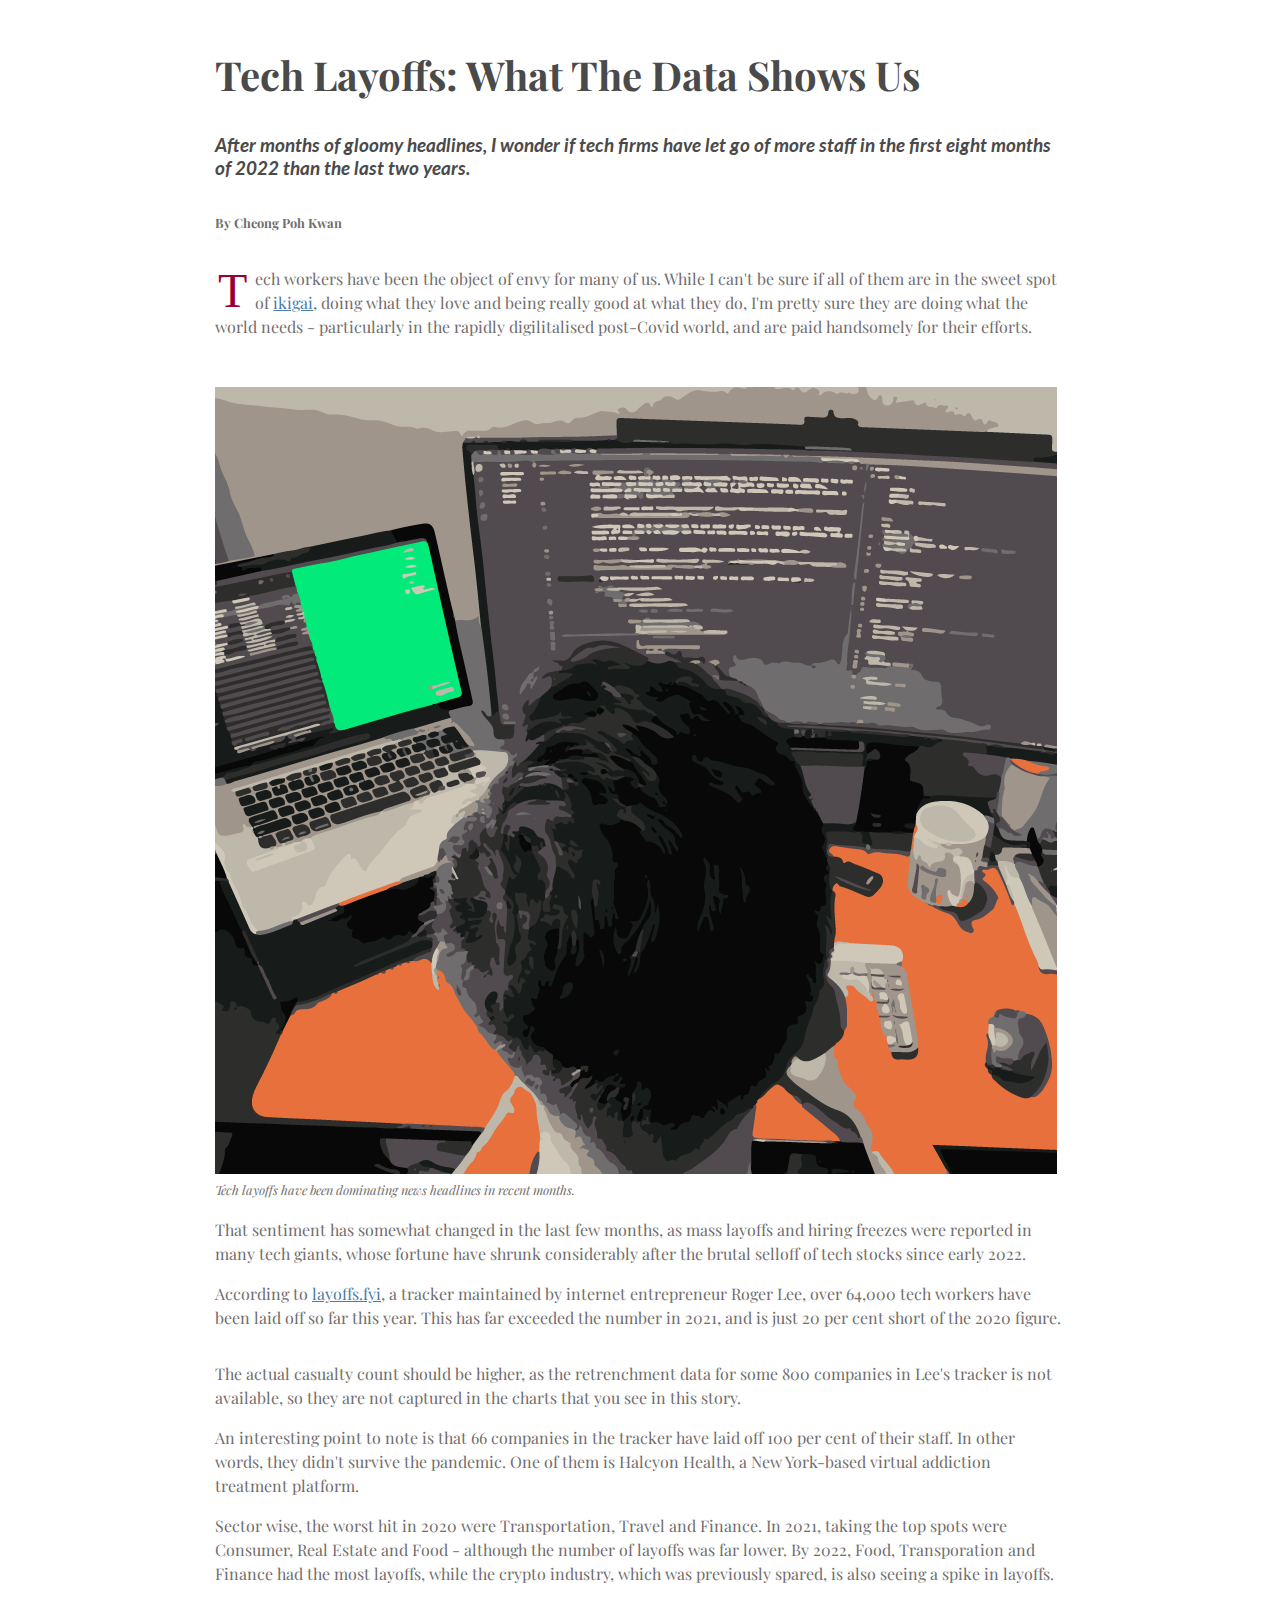
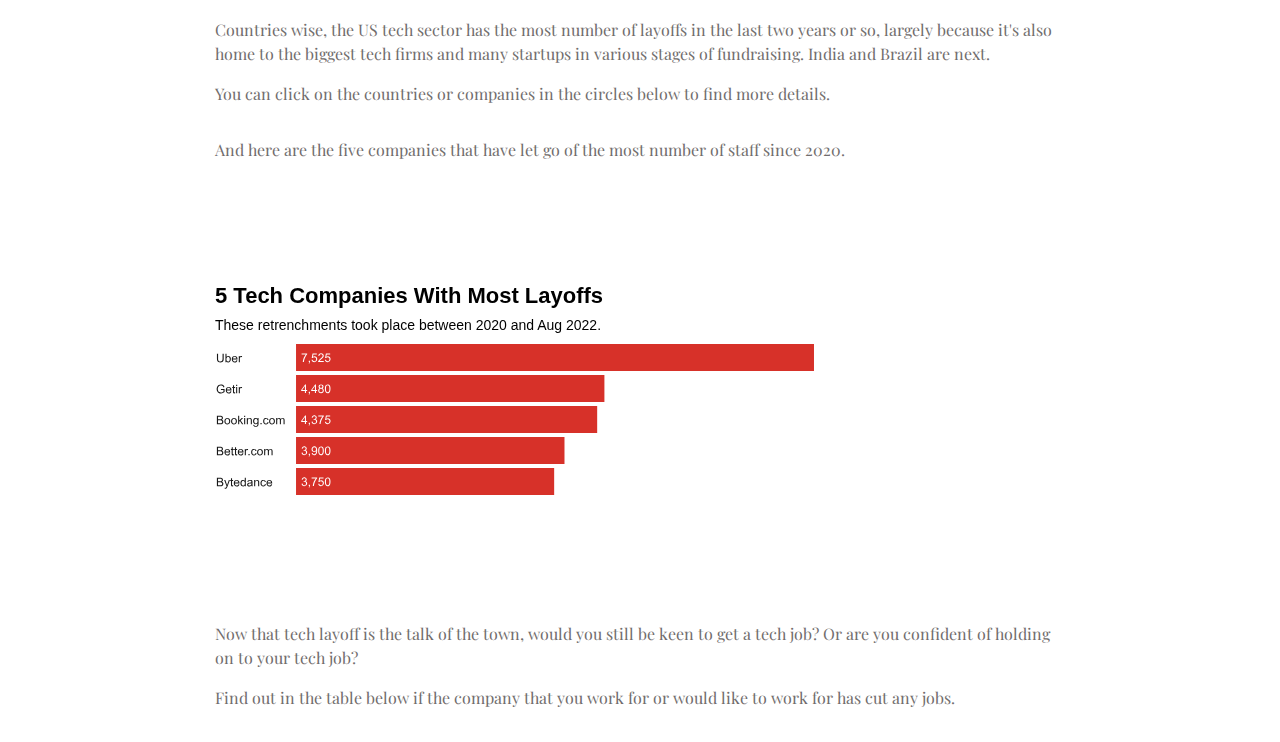
==== commit 152d79e9: "Updated" ====
--- a/index.html
+++ b/index.html
@@ -4,27 +4,31 @@
         <meta charset="utf-8" />
         <meta name="viewport" content="width=device-width, initial-scale=1" />
         <title>Tech Layoffs</title>
-        <link rel="stylesheet" href="https://cdn.jsdelivr.net/npm/bulma@0.9.4/css/bulma.min.css" />
-        <script src="https://unpkg.com/intersection-observer@0.5.1/intersection-observer.js"></script>
-        <script src="https://cdnjs.cloudflare.com/ajax/libs/scrollama/3.0.4/scrollama.min.js"></script>
-        <script src="https://cdnjs.cloudflare.com/ajax/libs/d3/7.3.0/d3.min.js"></script>
-        <link rel="stylesheet" href="style.css">
+      
+        <link href="https://fonts.googleapis.com/css2?family=Lato:ital,wght@0,400;0,700;1,300&family=Playfair+Display:wght@400;500;700&display=swap" rel="stylesheet">
+      <!-- <link rel="stylesheet" href="https://cdn.jsdelivr.net/npm/bulma@0.9.4/css/bulma.min.css" /> -->
+      <script src="https://unpkg.com/intersection-observer@0.5.1/intersection-observer.js"></script>
+      <script src="https://cdnjs.cloudflare.com/ajax/libs/scrollama/3.0.4/scrollama.min.js"></script>
+      <script src="https://cdnjs.cloudflare.com/ajax/libs/d3/7.3.0/d3.min.js"></script>
+      <link rel="stylesheet" href="style.css">
     </head>
     <body>
         <div class="section">
-            <div class="container content">
-                <h1 class="title">Tech Layoffs: What The Data Shows Us</h1>
-
-                <h3 class="deck"><i>After months of gloomy headlines, I wonder if tech firms have let go of more staff in the first eight months of 2022 than the last two years.</i></As></h3>
-                <p>By Cheong Poh Kwan</p>
-
-                <p>Tech workers have been the object of envy for many of us. While I can't be sure if all of them are in the sweet spot of <a href="https://www.betterup.com/blog/what-is-ikigai" target="_blank">ikigai</a>, doing what they love and being really good at what they do, I'm pretty sure they are doing what the world needs - particularly in the rapidly digilitalised post-Covid world, and are paid handsomely for their efforts.</p>
-
+            <div class="container">
+                <h1 class="spacing-400">Tech Layoffs: What The Data Shows Us</h1>
+                <h3 class="deck spacing-400"><i>After months of gloomy headlines, I wonder if tech firms have let go of more staff in the first eight months of 2022 than the last two years.</i></As></h3>
+                <p class="byline spacing-400">By Cheong Poh Kwan</p>
+
+                <p><span class="firstcharacter">T</span>ech workers have been the object of envy for many of us. While I can't be sure if all of them are in the sweet spot of <a href="https://www.betterup.com/blog/what-is-ikigai" target="_blank">ikigai</a>, doing what they love and being really good at what they do, I'm pretty sure they are doing what the world needs - particularly in the rapidly digilitalised post-Covid world, and are paid handsomely for their efforts.</p>
+
+                <img src="working.png" alt="A tech worker coding on his computer.">
+                <p class="caption">Tech layoffs have been dominating news headlines in recent months.</p>
+                
                 <p>That sentiment has somewhat changed in the last few months, as mass layoffs and hiring freezes were reported in many tech giants, whose fortune have shrunk considerably after the brutal selloff of tech stocks since early 2022.</p>
                         
                 <p>According to <a href="layoffs.fyi" target="_blank">layoffs.fyi</a>, a tracker maintained by internet entrepreneur Roger Lee, over 64,000 tech workers have been laid off so far this year. This has far exceeded the number in 2021, and is just 20 per cent short of the 2020 figure.</p>
                         
-                <div class="flourish-embed flourish-chart" data-src="visualisation/10838200"><script src="https://public.flourish.studio/resources/embed.js"></script></div>
+                <div class="flourish-embed flourish-chart spacing-chart" data-src="visualisation/10838200"><script src="https://public.flourish.studio/resources/embed.js"></script></div>
 
                 <p>The actual casualty count should be higher, as the retrenchment data for some 800 companies in Lee's tracker is not available, so they are not captured in the charts that you see in this story.</p>
                 
@@ -32,17 +36,17 @@
 
                 <p>Sector wise, the worst hit in 2020 were Transportation, Travel and Finance. In 2021, taking the top spots were Consumer, Real Estate and Food - although the number of layoffs was far lower. By 2022, Food, Transporation and Finance had the most layoffs, while the crypto industry, which was previously spared, is also seeing a spike in layoffs.</p>
 
-                <div class="flourish-embed flourish-bar-chart-race" data-src="visualisation/10836950"><script src="https://public.flourish.studio/resources/embed.js"></script></div>
+                <div class="flourish-embed flourish-bar-chart-race spacing-chart" data-src="visualisation/10836950"><script src="https://public.flourish.studio/resources/embed.js"></script></div>
 
                 <p>Countries wise, the US tech sector has the most number of layoffs in the last two years or so, largely because it's also home to the biggest tech firms and many startups in various stages of fundraising. India and Brazil are next.</p> 
 
                 <p>You can click on the countries or companies in the circles below to find more details.</p>
 
-                <div class="flourish-embed flourish-hierarchy" data-src="visualisation/10847010"><script src="https://public.flourish.studio/resources/embed.js"></script></div>
-
-                <p>And here are the five companies that have let go of the most number of staff since 2020. </p>
-
-                <div class="scrolling-chart"> 
+                <div class="flourish-embed flourish-hierarchy spacing-chart" data-src="visualisation/10847010"><script src="https://public.flourish.studio/resources/embed.js"></script></div>
+
+                <p>And here are the five companies that have let go of the most number of staff since 2020.</p>
+
+                <div class="scrolling-chart spacing-chart"> 
                     <section id="scrolly">
                         <div class="sticky-thing">
                           <div class="ai2html-container">
@@ -700,7 +704,7 @@
 
                 <p>Find out in the table below if the company that you work for or would like to work for has cut any jobs.</p>
 
-                <div class="flourish-embed flourish-table" data-src="visualisation/10838350"><script src="https://public.flourish.studio/resources/embed.js"></script></div>
+                <div class="flourish-embed flourish-table spacing-chart" data-src="visualisation/10838350"><script src="https://public.flourish.studio/resources/embed.js"></script></div>
 
             </div>
         </div>
--- a/style.css
+++ b/style.css
@@ -1,191 +1,233 @@
-html, body {
-    margin: 0;
-    background: white;
+* {
+  margin: 0;
+  padding: 0;
+  box-sizing: border-box;
+}
+
+html,
+body {
+  margin: 0;
+  background: white;
+  font-family: "Playfair Display", serif; /*serif font*/
+  font-size: 1rem;
+  color: #4a4a4a;
+}
+
+h1 {
+  font-family: "Playfair Display", serif;
+  font-size: 2.5rem;
+  font-weight: bold;
+  margin-top: 3rem;
+}
+h2 {
+  /*subheader */
+  font-family: "Playfair Display", serif;
+  font-size: 1.8rem;
+  font-weight: bold;
+}
+
+p {
+  margin-bottom: 1rem;
+  line-height: 1.5rem;
+  color: #716d6d;
+}
+
+a {
+  color: rgb(73, 124, 169);
+}
+
+a:hover {
+  color: #903;
+}
+
+.firstcharacter {
+  color: #903;
+  float: left;
+  font-family: Georgia;
+  font-size: 3rem;
+  line-height: 2.5rem;
+  padding-top: 4px;
+  padding-right: 8px;
+  padding-left: 3px;
+}
+
+.deck {
+  font-family: "Lato", sans-serif; /*sans-serif font*/
+  font-size: 1.2rem;
+  font-weight: bold;
+}
+
+.caption,
+.byline {
+  font-size: 0.8rem;
+}
+
+.byline {
+  font-weight: bold;
+}
+.caption {
+  font-style: italic;
 }
 
 .section {
-    max-width: 850px;
-    margin: 0 auto;
+  max-width: 850px;
+  margin: 0 auto;
 }
 
 img {
-    max-width: 100%
+  max-width: 100%;
+  margin: 2rem 0 0;
+}
+
+.spacing-400 {
+  margin-bottom: 2rem;
+}
+.spacing-600 {
+  margin-bottom: 4rem;
+}
+.spacing-chart {
+  margin: 2rem 0;
 }
 
 .full-size-image {
-    padding: 15em 0;
-    background-size: cover;
+  padding: 15em 0;
+  background-size: cover;
 }
 
 .plot-holder {
-    margin-bottom: 2em;
+  margin-bottom: 2em;
 }
 
 .plot-holder .caption {
-    color: #333;
-    text-align: center;
-    font-size: 1em;
-    font-style: italic;
+  color: #333;
+  text-align: center;
+  font-size: 1em;
+  font-style: italic;
 }
 
 .plot-holder h3 {
-    font-size: 1.5em;
+  font-size: 1.5em;
 }
 
 .plot-holder .subtitle {
-    font-weight: bold;
+  font-weight: bold;
 }
 
 .content h1 {
-    font-size: 2.5em;
-    font-family:'Segoe UI', Tahoma, Geneva, Verdana, sans-serif;
+  font-size: 2.5em;
+  font-family: "Segoe UI", Tahoma, Geneva, Verdana, sans-serif;
 }
 
 #scrolly {
-    position: relative; /*take this as reference point for position absolute*/
-    height: 300px;
-    overflow-y:scroll;
-    margin:5rem 0;
+  position: relative; /*take this as reference point for position absolute*/
+  height: 300px;
+  overflow-y: scroll;
+  margin: 5rem 0;
+}
+
+.scrolly-overlay {
+  position: absolute;
+  right: 1rem;
+  padding: 0;
+  max-width: 15rem;
+}
+
+.sticky-thing {
+  position: -webkit-sticky;
+  position: sticky;
+  left: 0;
+  width: 100%;
+  margin: 0;
+  z-index: 0;
+  top: 0;
+  height: 300px;
+
+  /* Center everything inside */
+  display: flex;
+  flex-direction: column;
+  justify-content: center;
+}
+
+.ai2html *:hover {
+  fill: rgb(229, 233, 15);
+}
+
+.step {
+  margin: 0 auto 2rem auto;
+  margin-bottom: 25rem; /*adjusted*/
+  background-color: #eee;
+
+  color: black;
+}
+
+.step p {
+  text-align: center;
+  padding: 1rem;
+  font-size: 1rem !important;
+  text-align: left;
+}
+
+.hidden {
+  visibility: hidden;
+}
+#scrolly.side-by-side {
+  display: flex;
+}
+
+#scrolly.side-by-side > div {
+  flex-basis: 0;
+  flex-grow: 1;
+  flex-shrink: 1;
+  padding: 0.75em;
+}
+
+#scrolly.side-by-side .scrolly-overlay {
+  margin-top: 70vh;
+  order: 0;
+  /* Change these to adjust sizing options */
+  min-width: 15rem;
+  max-width: 20rem;
+}
+
+#scrolly.side-by-side .sticky-thing {
+  order: 1;
+  flex-grow: 2;
+}
+
+@media (max-width: 800px) {
+  .text-container {
+    padding-left: 1em;
+    padding-right: 1em;
   }
-
-  .scrolly-overlay {
-    position: absolute;
-    right: 1rem;
-    padding: 0;
-    max-width: 15rem;
-    
-  }
-
-  .sticky-thing {
-    position: -webkit-sticky;
-    position: sticky;
-    left: 0;
-    width: 100%;
-    margin: 0;
-    z-index: 0;
-    top: 0;
-    height: 300px;
-
-    /* Center everything inside */
-    display: flex;
-    flex-direction: column;
-    justify-content: center;
-  }
-
-  .ai2html *:hover {
-    fill: rgb(229, 233, 15);
-  }
-
-  .step {
-    margin: 0 auto 2rem auto;
-    margin-bottom: 25rem; /*adjusted*/
-    background-color: #eee;
-
-    color: black;
-  }
-
-  .step p {
-    text-align: center;
-    padding: 1rem;
-    font-size: 1rem !important;
-    text-align: left;
-  }
-
-  .hidden {
-    visibility: hidden;
-  }
-  #scrolly.side-by-side {
-      display: flex;
-    }
-
-    #scrolly.side-by-side > div {
-      flex-basis: 0;
-      flex-grow: 1;
-      flex-shrink: 1;
-      padding: 0.75em;
-    }
-
-    #scrolly.side-by-side .scrolly-overlay {
-      margin-top: 70vh;
-      order: 0;
-      /* Change these to adjust sizing options */
-      min-width: 15rem;
-      max-width: 20rem;
-    }
-
-    #scrolly.side-by-side .sticky-thing {
-      order: 1;
-      flex-grow: 2;
-    }
-
-  @media (max-width: 800px) {
-    .text-container {
-      padding-left: 1em;
-      padding-right: 1em;
-    }
-  }
-  /* Set something to be a certain percent of the page's height (in this case, 75%) */
-  .full-bleed-image {
-    padding: 2em;
-    min-height: 75vh;
-    align-items: center;
-  }
-
-  .story-body {
-    margin: 0 auto;
-    max-width: 8000px;
-  }
-
-  #scrolly.side-by-side > div {
-    flex-basis: 0;
-    flex-grow: 1;
-    flex-shrink: 1;
-    padding: 0.75em;
-  }
-
-  #scrolly.side-by-side .scrolly-overlay {
-    margin-top: 70vh;
-    order: 0;
-    /* Change these to adjust sizing options */
-    min-width: 10rem;
-    max-width: 20rem;
-  }
-
-  #scrolly.side-by-side .sticky-thing {
-    order: 1;
-    flex-grow: 2;
-  }
-
-  .content {
-    text-align: left;
-    margin: 0 2.5rem 1rem 2.5rem; /*top right bottom left*/
-  }
-
-  .content h1 {
-    font-size: 2.5rem;
-    font-family: "Calibri", "Trebuchet MS", sans-serif;
-    text-align: center;
-  }
-
-  .content byline {
-    font-size: 1.2rem;
-    font-family: "Calibri", "Trebuchet MS", sans-serif;
-    font-style: italic;
-    text-align: left;
-  }
-
-  .content p {
-    font-size: 1.2rem;
-    font-family: "Calibri", "Trebuchet MS", sans-serif;
-    text-align: left;
-    margin-bottom: 0.5em;
-  }
-
-  .content h6 {
-    font-weight: normal;
-    font-size: 1rem;
-    font-family: "Calibri", "Trebuchet MS", sans-serif;
-    text-align: left;
-    font-style: italic;
-  }
-
+}
+/* Set something to be a certain percent of the page's height (in this case, 75%) */
+.full-bleed-image {
+  padding: 2em;
+  min-height: 75vh;
+  align-items: center;
+}
+
+.story-body {
+  margin: 0 auto;
+  max-width: 8000px;
+}
+
+#scrolly.side-by-side > div {
+  flex-basis: 0;
+  flex-grow: 1;
+  flex-shrink: 1;
+  padding: 0.75em;
+}
+
+#scrolly.side-by-side .scrolly-overlay {
+  margin-top: 70vh;
+  order: 0;
+  /* Change these to adjust sizing options */
+  min-width: 10rem;
+  max-width: 20rem;
+}
+
+#scrolly.side-by-side .sticky-thing {
+  order: 1;
+  flex-grow: 2;
+}
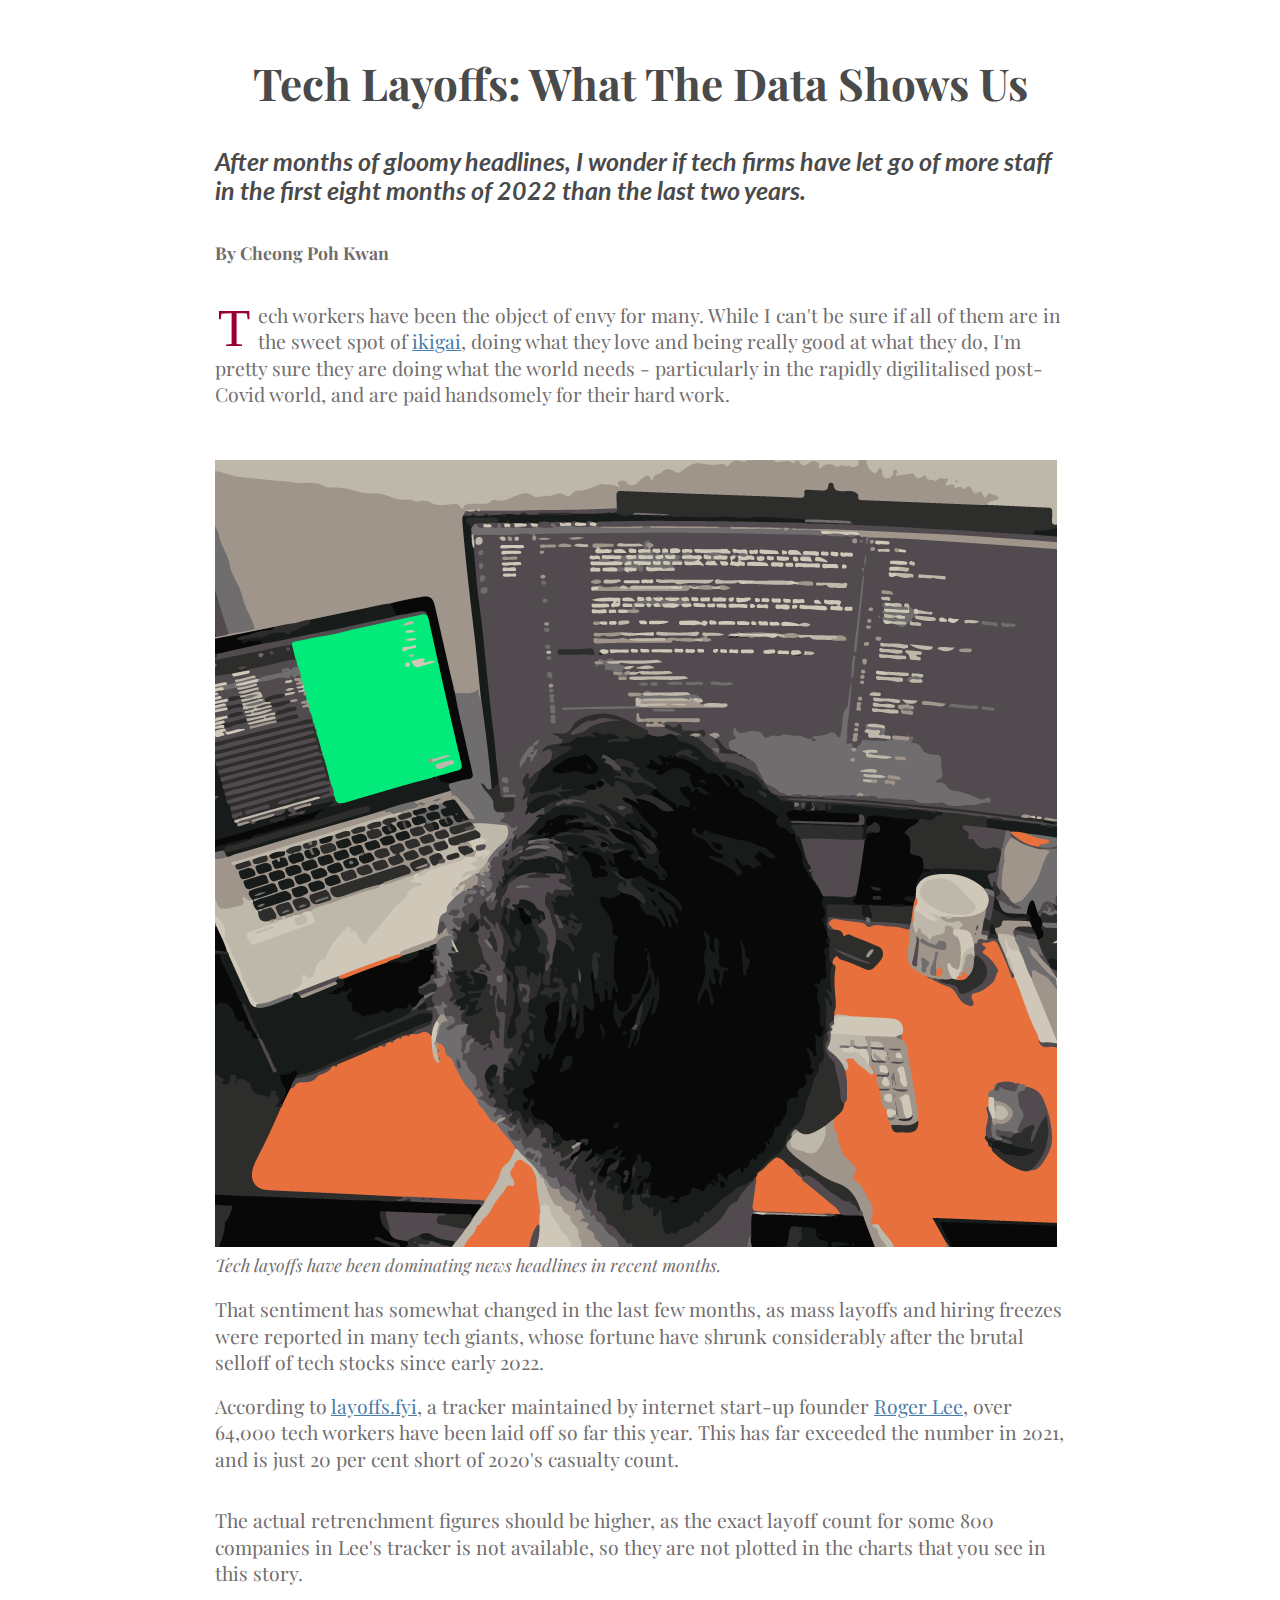
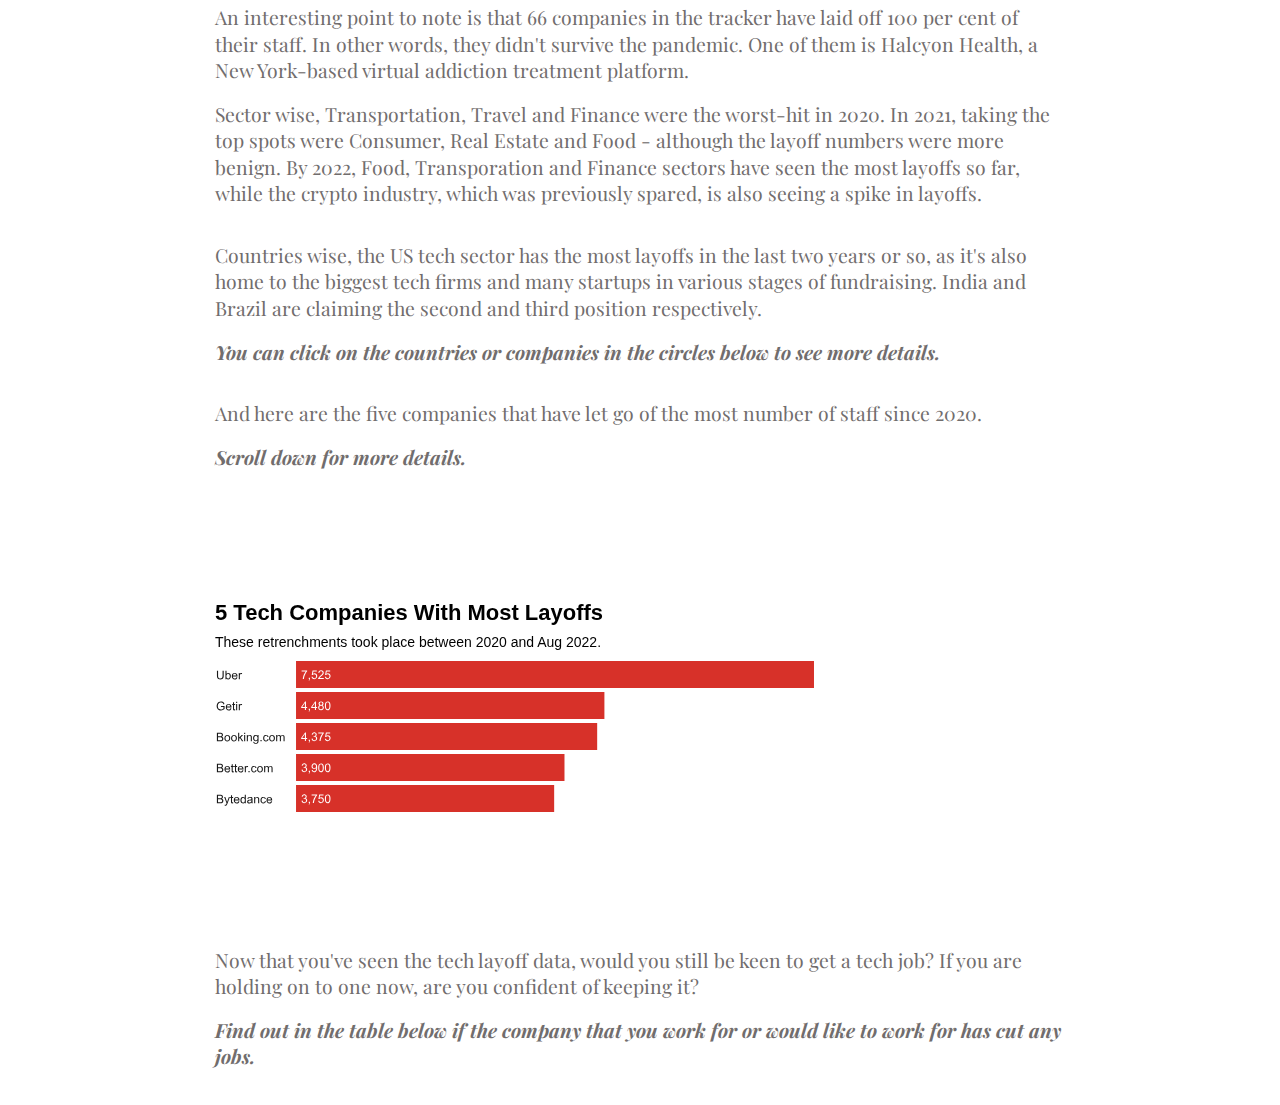
==== commit 133d11c0: "Updated" ====
--- a/index.html
+++ b/index.html
@@ -19,32 +19,34 @@
                 <h3 class="deck spacing-400"><i>After months of gloomy headlines, I wonder if tech firms have let go of more staff in the first eight months of 2022 than the last two years.</i></As></h3>
                 <p class="byline spacing-400">By Cheong Poh Kwan</p>
 
-                <p><span class="firstcharacter">T</span>ech workers have been the object of envy for many of us. While I can't be sure if all of them are in the sweet spot of <a href="https://www.betterup.com/blog/what-is-ikigai" target="_blank">ikigai</a>, doing what they love and being really good at what they do, I'm pretty sure they are doing what the world needs - particularly in the rapidly digilitalised post-Covid world, and are paid handsomely for their efforts.</p>
+                <p><span class="firstcharacter">T</span>ech workers have been the object of envy for many. While I can't be sure if all of them are in the sweet spot of <a href="https://www.betterup.com/blog/what-is-ikigai" target="_blank">ikigai</a>, doing what they love and being really good at what they do, I'm pretty sure they are doing what the world needs - particularly in the rapidly digilitalised post-Covid world, and are paid handsomely for their hard work.</p>
 
                 <img src="working.png" alt="A tech worker coding on his computer.">
                 <p class="caption">Tech layoffs have been dominating news headlines in recent months.</p>
                 
                 <p>That sentiment has somewhat changed in the last few months, as mass layoffs and hiring freezes were reported in many tech giants, whose fortune have shrunk considerably after the brutal selloff of tech stocks since early 2022.</p>
                         
-                <p>According to <a href="layoffs.fyi" target="_blank">layoffs.fyi</a>, a tracker maintained by internet entrepreneur Roger Lee, over 64,000 tech workers have been laid off so far this year. This has far exceeded the number in 2021, and is just 20 per cent short of the 2020 figure.</p>
+                <p>According to <a href="layoffs.fyi" target="_blank">layoffs.fyi</a>, a tracker maintained by internet start-up founder <a href="https://twitter.com/roger_lee" target="_blank">Roger Lee</a>, over 64,000 tech workers have been laid off so far this year. This has far exceeded the number in 2021, and is just 20 per cent short of 2020's casualty count.</p>
                         
-                <div class="flourish-embed flourish-chart spacing-chart" data-src="visualisation/10838200"><script src="https://public.flourish.studio/resources/embed.js"></script></div>
-
-                <p>The actual casualty count should be higher, as the retrenchment data for some 800 companies in Lee's tracker is not available, so they are not captured in the charts that you see in this story.</p>
+                <div class="flourish-embed flourish-chart spacing-chart" data-src="visualisation/10863741"><script src="https://public.flourish.studio/resources/embed.js"></script></div>
+
+                <p>The actual retrenchment figures should be higher, as the exact layoff count for some 800 companies in Lee's tracker is not available, so they are not plotted in the charts that you see in this story.</p>
                 
                 <p>An interesting point to note is that 66 companies in the tracker have laid off 100 per cent of their staff. In other words, they didn't survive the pandemic. One of them is Halcyon Health, a New York-based virtual addiction treatment platform.</p>
 
-                <p>Sector wise, the worst hit in 2020 were Transportation, Travel and Finance. In 2021, taking the top spots were Consumer, Real Estate and Food - although the number of layoffs was far lower. By 2022, Food, Transporation and Finance had the most layoffs, while the crypto industry, which was previously spared, is also seeing a spike in layoffs.</p>
+                <p>Sector wise, Transportation, Travel and Finance were the worst-hit in 2020. In 2021, taking the top spots were Consumer, Real Estate and Food - although the layoff numbers were more benign. By 2022, Food, Transporation and Finance sectors have seen the most layoffs so far, while the crypto industry, which was previously spared, is also seeing a spike in layoffs.</p>
 
                 <div class="flourish-embed flourish-bar-chart-race spacing-chart" data-src="visualisation/10836950"><script src="https://public.flourish.studio/resources/embed.js"></script></div>
 
-                <p>Countries wise, the US tech sector has the most number of layoffs in the last two years or so, largely because it's also home to the biggest tech firms and many startups in various stages of fundraising. India and Brazil are next.</p> 
-
-                <p>You can click on the countries or companies in the circles below to find more details.</p>
+                
+                <p>Countries wise, the US tech sector has the most layoffs in the last two years or so, as it's also home to the biggest tech firms and many startups in various stages of fundraising. India and Brazil are claiming the second and third position respectively.</p> 
+
+                <p><i><strong>You can click on the countries or companies in the circles below to see more details.</strong></i></p>
 
                 <div class="flourish-embed flourish-hierarchy spacing-chart" data-src="visualisation/10847010"><script src="https://public.flourish.studio/resources/embed.js"></script></div>
 
                 <p>And here are the five companies that have let go of the most number of staff since 2020.</p>
+                <p><i><strong>Scroll down for more details.</strong></i></p>
 
                 <div class="scrolling-chart spacing-chart"> 
                     <section id="scrolly">
@@ -487,19 +489,19 @@
                         
                         <div class="scrolly-overlay">
                           <div class="step" id="step-zero">
-                            <p>Ride-hailing giant Uber let go of 7,525 staff over 4 consecutive weeks in 2020.</p>
+                            <p><img src="uber.jpeg">Ride-hailing giant Uber let go of 7,525 staff over 4 consecutive weeks in 2020.</p>
                           </div>
                           <div class="step" id="step-one">
-                            <p>Turkish grocery delivery startup Getir axed over 4,000 staff in May 2022.</p>
+                            <p><img src="getir.png">Turkish grocery delivery startup Getir axed over 4,000 staff in May 2022.</p>
                           </div>
                           <div class="step" id="step-two">
-                            <p>Dutch travel website Booking.com retrenched over 4,000 staff in July 2020.</p>
+                            <p><img src="booking-logo.png">Dutch travel website Booking.com retrenched over 4,000 staff in July 2020.</p>
                           </div>
                           <div class="step" id="step-three">
-                            <p>American online mortgage provider Better.com has cut at least 3,900 jobs since last 2021.</p>
+                            <p><img src="better.jpeg">American online mortgage provider Better.com has cut at least 3,900 jobs since last 2021.</p>
                           </div>
                           <div class="step" id="step-four">
-                            <p>Chinese firm Bytedance also had to lay off 3,750 staff despite TikTok's exponential growth.</p>
+                            <p><img src="Tiktok.jpeg">Chinese firm Bytedance also had to lay off 3,750 staff despite TikTok's exponential growth.</p>
                           </div>
                           
                           
@@ -584,7 +586,7 @@
                         scroller
                           .setup({
                             step: "#scrolly .scrolly-overlay .step",
-                            offset: 0.5,
+                            offset: 0.7,
                             debug: false,
                           })
                           .onStepEnter(function ({ element, index, direction }) {
@@ -700,9 +702,9 @@
                     </script>
                 </div>
 
-                <p>Now that tech layoff is the talk of the town, would you still be keen to get a tech job? Or are you confident of holding on to your tech job?</p>
-
-                <p>Find out in the table below if the company that you work for or would like to work for has cut any jobs.</p>
+                <p>Now that you've seen the tech layoff data, would you still be keen to get a tech job? If you are holding on to one now, are you confident of keeping it?</p>
+
+                <p><i><strong>Find out in the table below if the company that you work for or would like to work for has cut any jobs.</strong></i></p>
 
                 <div class="flourish-embed flourish-table spacing-chart" data-src="visualisation/10838350"><script src="https://public.flourish.studio/resources/embed.js"></script></div>
 
--- a/style.css
+++ b/style.css
@@ -9,7 +9,7 @@
   margin: 0;
   background: white;
   font-family: "Playfair Display", serif; /*serif font*/
-  font-size: 1rem;
+  font-size: 1.1rem;
   color: #4a4a4a;
 }
 
@@ -18,6 +18,7 @@
   font-size: 2.5rem;
   font-weight: bold;
   margin-top: 3rem;
+  text-align: center;
 }
 h2 {
   /*subheader */
@@ -53,13 +54,14 @@
 
 .deck {
   font-family: "Lato", sans-serif; /*sans-serif font*/
-  font-size: 1.2rem;
+  font-size: 1.4rem;
+
   font-weight: bold;
 }
 
 .caption,
 .byline {
-  font-size: 0.8rem;
+  font-size: 1rem;
 }
 
 .byline {
@@ -170,29 +172,7 @@
 .hidden {
   visibility: hidden;
 }
-#scrolly.side-by-side {
-  display: flex;
-}
-
-#scrolly.side-by-side > div {
-  flex-basis: 0;
-  flex-grow: 1;
-  flex-shrink: 1;
-  padding: 0.75em;
-}
-
-#scrolly.side-by-side .scrolly-overlay {
-  margin-top: 70vh;
-  order: 0;
-  /* Change these to adjust sizing options */
-  min-width: 15rem;
-  max-width: 20rem;
-}
-
-#scrolly.side-by-side .sticky-thing {
-  order: 1;
-  flex-grow: 2;
-}
+
 
 @media (max-width: 800px) {
   .text-container {
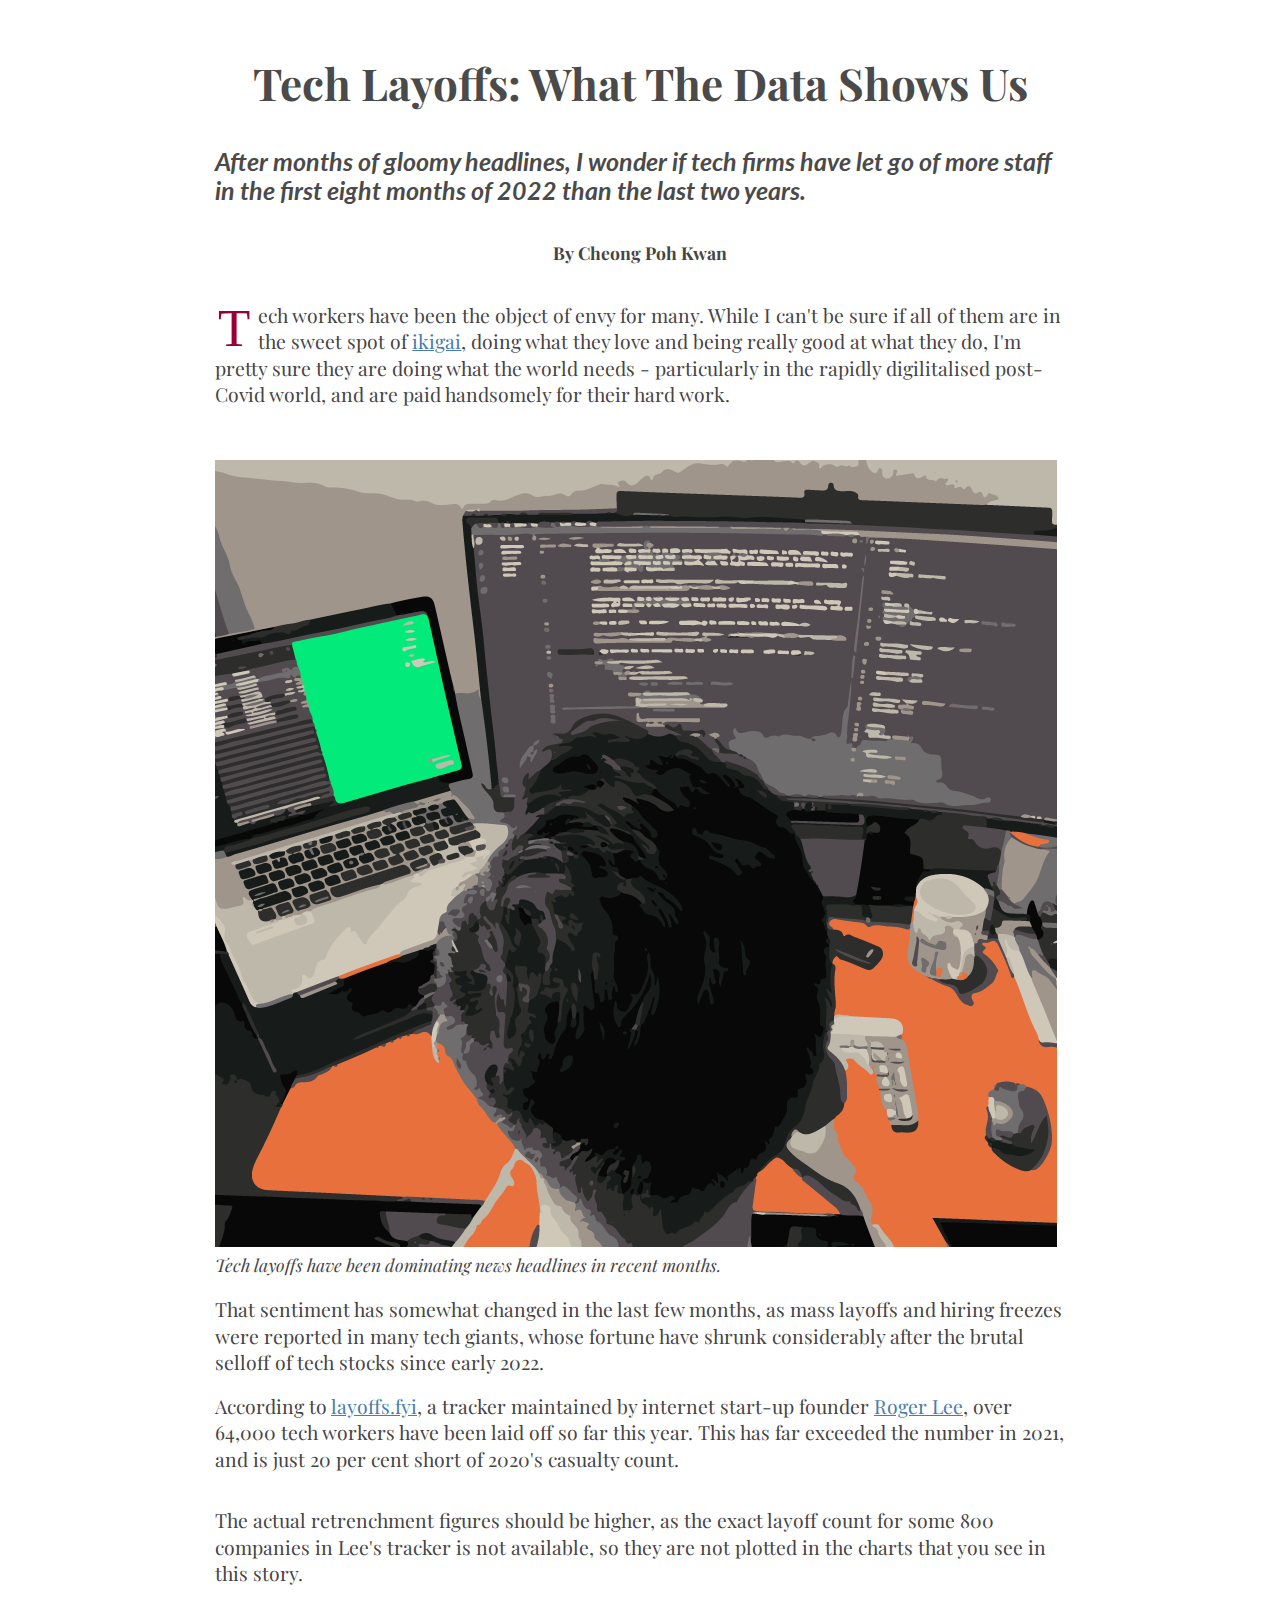
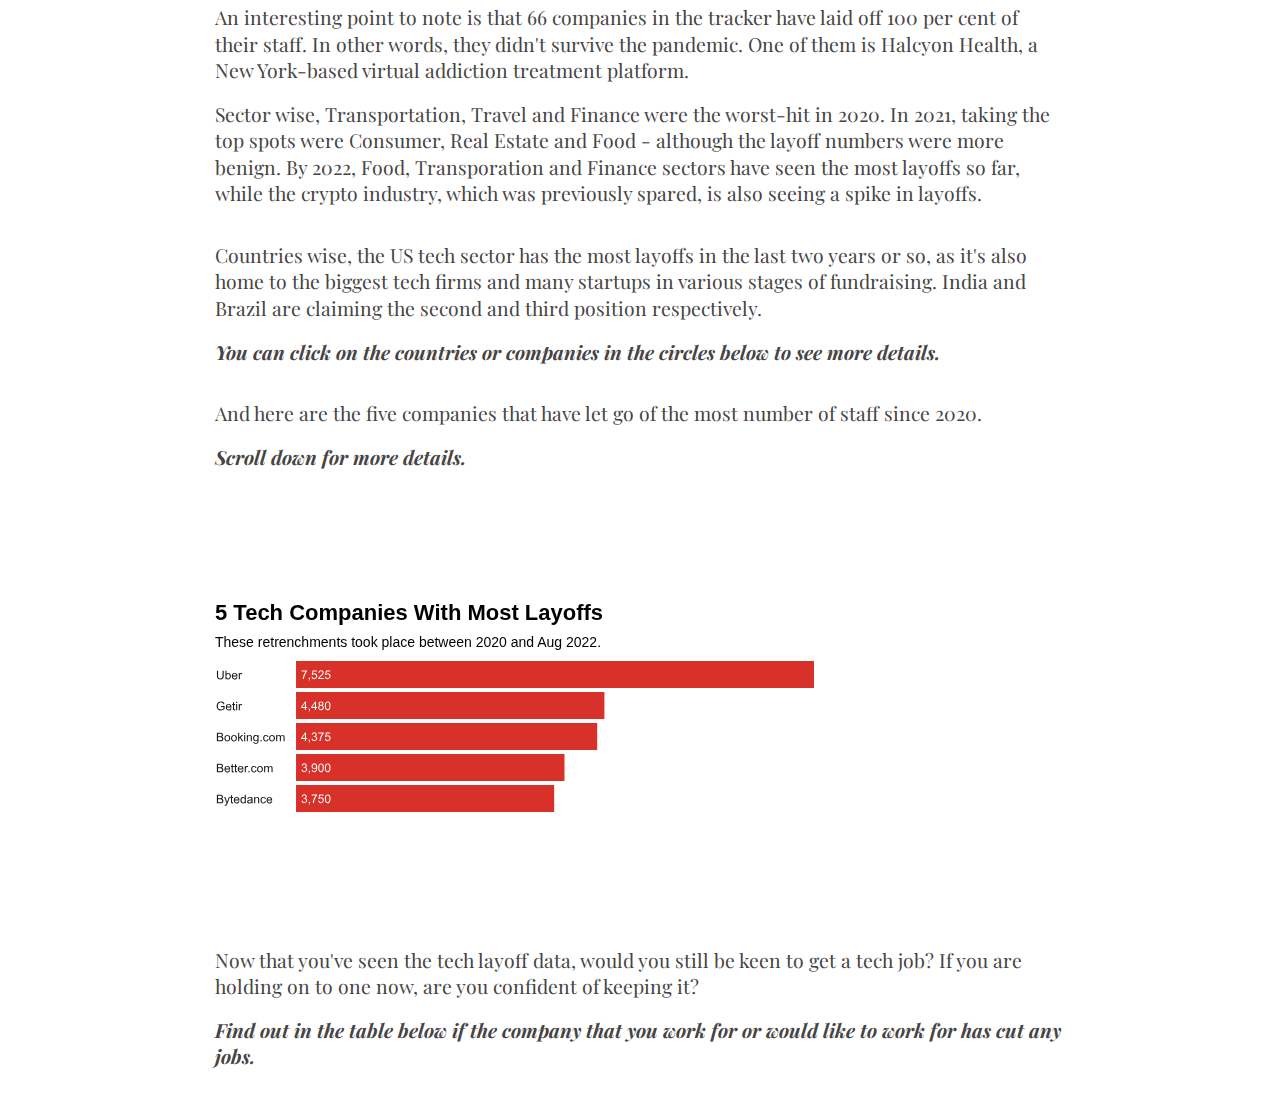
==== commit 0c36cbaa: "Updated index" ====
--- a/index.html
+++ b/index.html
@@ -48,7 +48,7 @@
                 <p>And here are the five companies that have let go of the most number of staff since 2020.</p>
                 <p><i><strong>Scroll down for more details.</strong></i></p>
 
-                <div class="scrolling-chart spacing-chart"> 
+                <div class="scrolling-chart"> 
                     <section id="scrolly">
                         <div class="sticky-thing">
                           <div class="ai2html-container">
--- a/style.css
+++ b/style.css
@@ -30,7 +30,7 @@
 p {
   margin-bottom: 1rem;
   line-height: 1.5rem;
-  color: #716d6d;
+  color: #464444;
 }
 
 a {
@@ -66,6 +66,7 @@
 
 .byline {
   font-weight: bold;
+  text-align: center;
 }
 .caption {
   font-style: italic;
